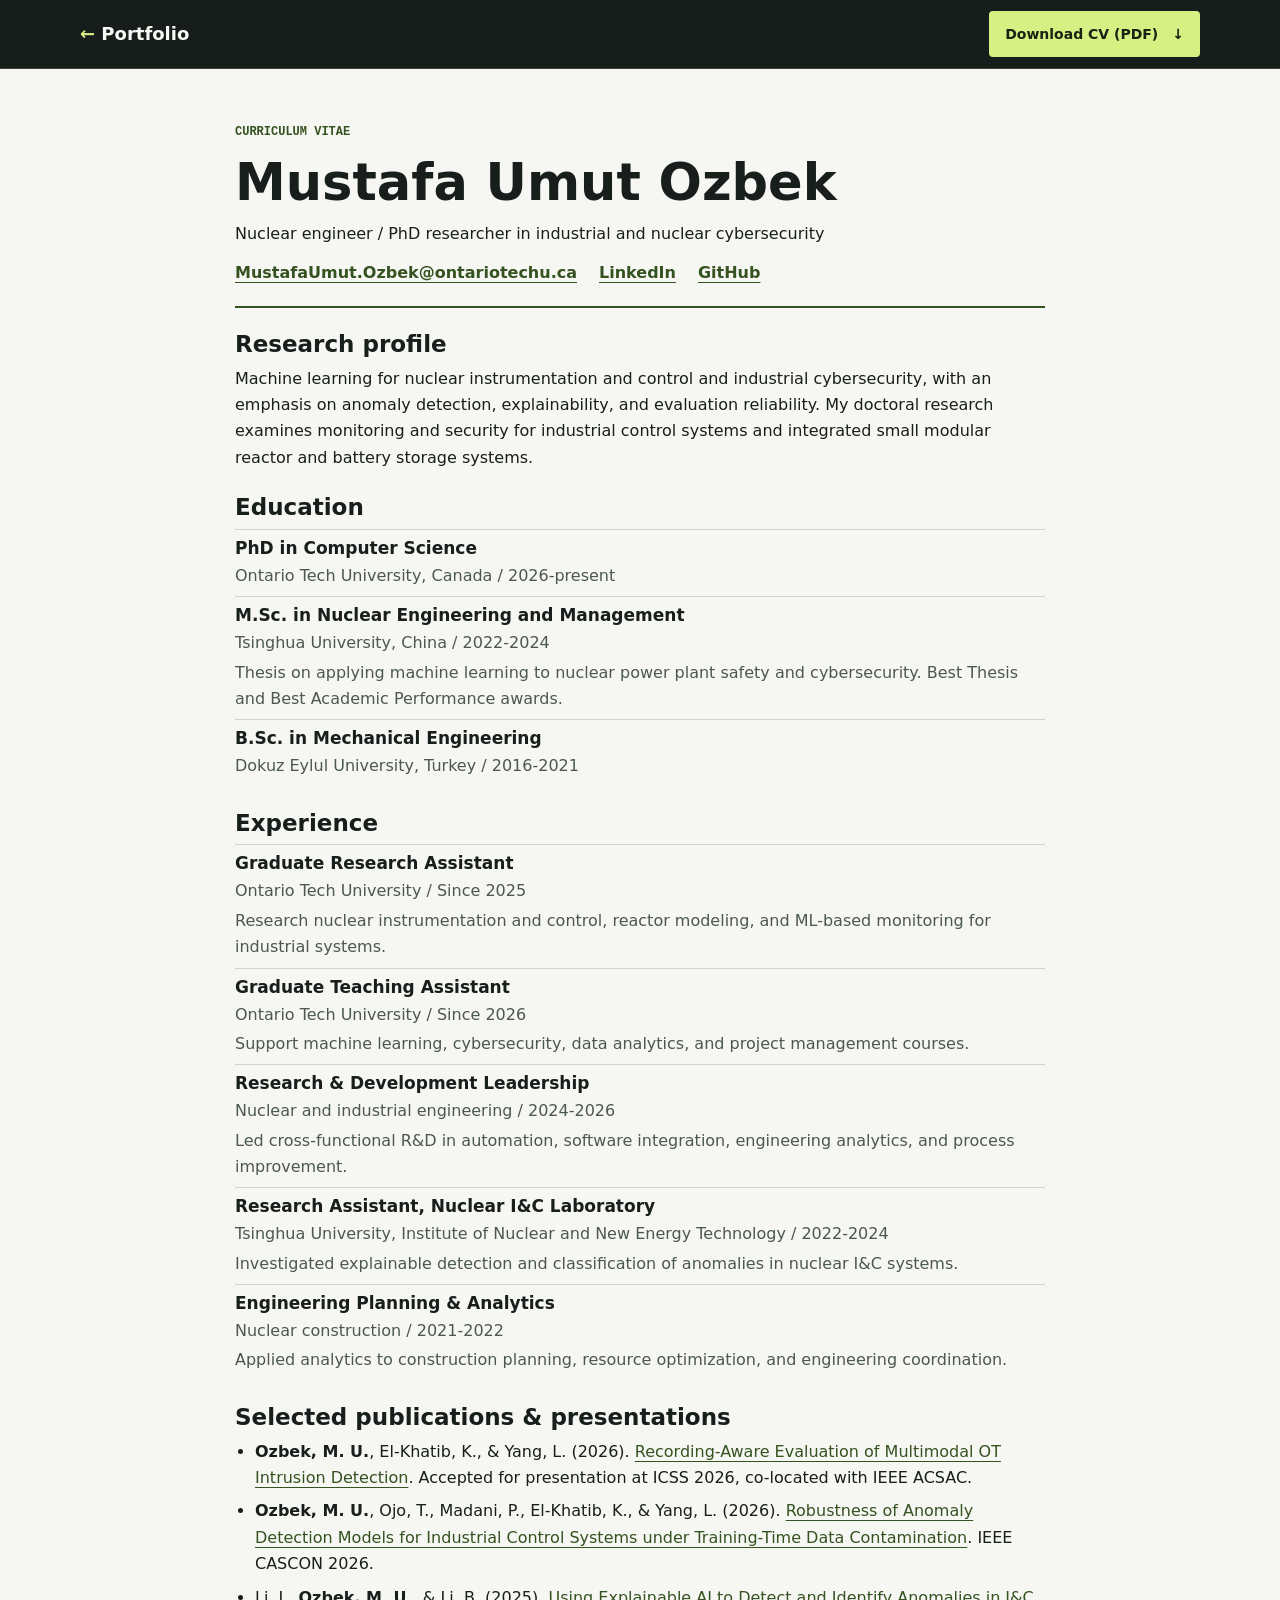
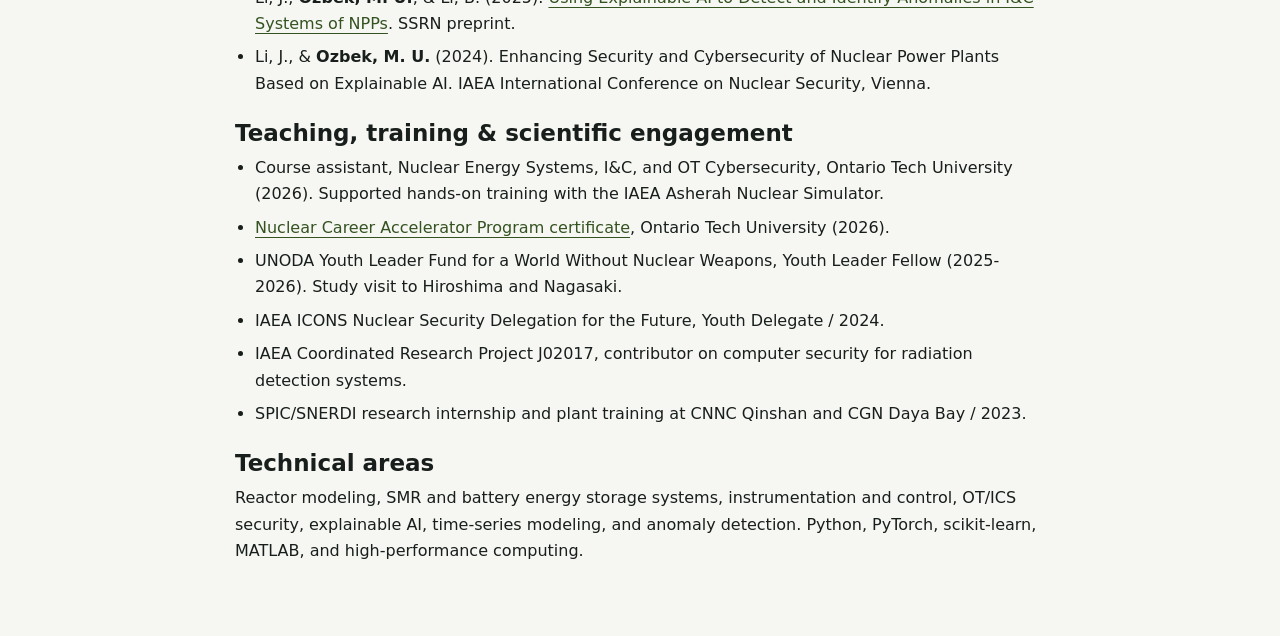
==== cv.html @ 4e6ce959 "Refresh portfolio and add scroll-driven research chapters" ====
<!doctype html>
<html lang="en">
<head>
  <meta charset="utf-8">
  <meta name="viewport" content="width=device-width, initial-scale=1">
  <title>Curriculum Vitae | Mustafa Umut Ozbek</title>
  <meta name="description" content="Public CV of Mustafa Umut Ozbek, nuclear engineer and PhD researcher at Ontario Tech University.">
  <link rel="canonical" href="https://mumutozbek.github.io/cv.html">
  <link rel="icon" href="./assets/portrait.jpg?v=2" type="image/jpeg">
  <link rel="stylesheet" href="./styles.css">
  <link rel="stylesheet" href="./cv.css">
</head>
<body>
  <a class="skip-link" href="#main">Skip to content</a>
  <header class="site-header cv-header">
    <div class="wrap header-inner">
      <a class="wordmark" href="./index.html"><span aria-hidden="true">&#8592;</span> Portfolio</a>
      <a class="button button-primary" href="./assets/mustafa-umut-ozbek-cv.pdf" download>Download CV (PDF) <span aria-hidden="true">&#8595;</span></a>
    </div>
  </header>
  <main id="main" class="wrap cv">
    <header class="cv-title">
      <p class="eyebrow">Curriculum vitae</p>
      <h1>Mustafa Umut Ozbek</h1>
      <p>Nuclear engineer / PhD researcher in industrial and nuclear cybersecurity</p>
      <p class="text-links"><a href="mailto:MustafaUmut.Ozbek@ontariotechu.ca">MustafaUmut.Ozbek@ontariotechu.ca</a><a href="https://www.linkedin.com/in/mustafaumutozbek/">LinkedIn</a><a href="https://github.com/mumutozbek">GitHub</a></p>
    </header>
    <section aria-labelledby="cv-profile">
      <h2 id="cv-profile">Research profile</h2>
      <p>Machine learning for nuclear instrumentation and control and industrial cybersecurity, with an emphasis on anomaly detection, explainability, and evaluation reliability. My doctoral research examines monitoring and security for industrial control systems and integrated small modular reactor and battery storage systems.</p>
    </section>
    <section aria-labelledby="cv-education">
      <h2 id="cv-education">Education</h2>
      <dl class="timeline">
        <div><dt>PhD in Computer Science</dt><dd>Ontario Tech University, Canada / 2026-present</dd></div>
        <div><dt>M.Sc. in Nuclear Engineering and Management</dt><dd>Tsinghua University, China / 2022-2024</dd><dd>Thesis on applying machine learning to nuclear power plant safety and cybersecurity. Best Thesis and Best Academic Performance awards.</dd></div>
        <div><dt>B.Sc. in Mechanical Engineering</dt><dd>Dokuz Eylul University, Turkey / 2016-2021</dd></div>
      </dl>
    </section>
    <section aria-labelledby="cv-experience">
      <h2 id="cv-experience">Experience</h2>
      <dl class="timeline">
        <div><dt>Graduate Research Assistant</dt><dd>Ontario Tech University / Since 2025</dd><dd>Research nuclear instrumentation and control, reactor modeling, and ML-based monitoring for industrial systems.</dd></div>
        <div><dt>Graduate Teaching Assistant</dt><dd>Ontario Tech University / Since 2026</dd><dd>Support machine learning, cybersecurity, data analytics, and project management courses.</dd></div>
        <div><dt>Research &amp; Development Leadership</dt><dd>Nuclear and industrial engineering / 2024-2026</dd><dd>Led cross-functional R&amp;D in automation, software integration, engineering analytics, and process improvement.</dd></div>
        <div><dt>Research Assistant, Nuclear I&amp;C Laboratory</dt><dd>Tsinghua University, Institute of Nuclear and New Energy Technology / 2022-2024</dd><dd>Investigated explainable detection and classification of anomalies in nuclear I&amp;C systems.</dd></div>
        <div><dt>Engineering Planning &amp; Analytics</dt><dd>Nuclear construction / 2021-2022</dd><dd>Applied analytics to construction planning, resource optimization, and engineering coordination.</dd></div>
      </dl>
    </section>
    <section aria-labelledby="cv-research">
      <h2 id="cv-research">Selected publications &amp; presentations</h2>
      <ul class="cv-list">
        <li><strong>Ozbek, M. U.</strong>, El-Khatib, K., &amp; Yang, L. (2026). <a href="https://arxiv.org/abs/2610.24128">Recording-Aware Evaluation of Multimodal OT Intrusion Detection</a>. Accepted for presentation at ICSS 2026, co-located with IEEE ACSAC.</li>
        <li><strong>Ozbek, M. U.</strong>, Ojo, T., Madani, P., El-Khatib, K., &amp; Yang, L. (2026). <a href="https://arxiv.org/abs/2608.23547">Robustness of Anomaly Detection Models for Industrial Control Systems under Training-Time Data Contamination</a>. IEEE CASCON 2026.</li>
        <li>Li, J., <strong>Ozbek, M. U.</strong>, &amp; Li, B. (2025). <a href="https://doi.org/10.2139/ssrn.5333003">Using Explainable AI to Detect and Identify Anomalies in I&amp;C Systems of NPPs</a>. SSRN preprint.</li>
        <li>Li, J., &amp; <strong>Ozbek, M. U.</strong> (2024). Enhancing Security and Cybersecurity of Nuclear Power Plants Based on Explainable AI. IAEA International Conference on Nuclear Security, Vienna.</li>
      </ul>
    </section>
    <section aria-labelledby="cv-training">
      <h2 id="cv-training">Teaching, training &amp; scientific engagement</h2>
      <ul class="cv-list">
        <li>Course assistant, Nuclear Energy Systems, I&amp;C, and OT Cybersecurity, Ontario Tech University (2026). Supported hands-on training with the IAEA Asherah Nuclear Simulator.</li>
        <li><a href="https://ontariotechu.ca/programs/continuous-learning/engineering/nuclear-career-accelerator-program/index.php">Nuclear Career Accelerator Program certificate</a>, Ontario Tech University (2026).</li>
        <li>UNODA Youth Leader Fund for a World Without Nuclear Weapons, Youth Leader Fellow (2025-2026). Study visit to Hiroshima and Nagasaki.</li>
        <li>IAEA ICONS Nuclear Security Delegation for the Future, Youth Delegate / 2024.</li>
        <li>IAEA Coordinated Research Project J02017, contributor on computer security for radiation detection systems.</li>
        <li>SPIC/SNERDI research internship and plant training at CNNC Qinshan and CGN Daya Bay / 2023.</li>
      </ul>
    </section>
    <section aria-labelledby="cv-skills">
      <h2 id="cv-skills">Technical areas</h2>
      <p>Reactor modeling, SMR and battery energy storage systems, instrumentation and control, OT/ICS security, explainable AI, time-series modeling, and anomaly detection. Python, PyTorch, scikit-learn, MATLAB, and high-performance computing.</p>
    </section>
  </main>
</body>
</html>
---- styles.css ----
:root {
  color-scheme: light;
  --ink: #181e1b;
  --muted: #4c5751;
  --paper: #f6f7f3;
  --wash: #eaeee7;
  --line: #ced5ca;
  --dark: #171d1a;
  --accent: #d7ef83;
  --link: #355221;
  --sans: "Avenir Next", Avenir, system-ui, sans-serif;
  --mono: "SFMono-Regular", Consolas, "Liberation Mono", monospace;
  --edge: 40px;
}

*, *::before, *::after { box-sizing: border-box; }
html { scroll-padding-top: 86px; }
body { margin: 0; font: 16px/1.65 var(--sans); color: var(--ink); background: var(--paper); }
img { display: block; max-width: 100%; height: auto; }
a { color: inherit; text-underline-offset: .22em; }
a:hover { text-decoration-thickness: 2px; }
a:focus-visible { outline: 2px solid currentColor; outline-offset: 4px; }
p, figure, dd { margin: 0; }
h1, h2, h3 { margin: 0; line-height: 1.12; text-wrap: balance; }
h1 { font-size: 88px; font-weight: 750; }
h2 { font-size: 47px; font-weight: 720; max-width: 19ch; }
h3 { font-size: 22px; font-weight: 700; }
.wrap { width: min(100% - 2 * var(--edge), 1120px); margin-inline: auto; }
.section { padding-block: 82px; }
.section h2 { margin-bottom: 35px; }
.section p:not(.eyebrow) { color: var(--muted); }
.eyebrow { margin-bottom: 13px; font: 650 12px/1.5 var(--mono); text-transform: uppercase; color: var(--link); }
.text-links { display: flex; flex-wrap: wrap; gap: 8px 22px; margin-top: 12px; }
.text-links a, .project-notes a { font-weight: 700; color: var(--link); }
.skip-link { position: absolute; z-index: 8; left: 16px; top: 8px; padding: 8px 14px; color: var(--ink); background: var(--accent); transform: translateY(-150%); }
.skip-link:focus { transform: none; }

.site-header { position: sticky; z-index: 5; top: 0; color: #f8faf5; background: var(--dark); border-bottom: 1px solid #37433b; }
.header-inner { display: flex; align-items: center; justify-content: space-between; min-height: 68px; gap: 22px; }
.wordmark { font-size: 18px; font-weight: 750; text-decoration: none; white-space: nowrap; }
.wordmark span { color: var(--accent); }
.site-nav { display: flex; align-items: center; gap: 26px; }
.site-nav a { padding-block: 9px; font-size: 14px; font-weight: 650; text-decoration: none; }
.site-nav a:hover { color: var(--accent); }
.site-nav .nav-cv { border-inline-start: 1px solid #68776a; padding-inline-start: 25px; }

.hero { position: relative; isolation: isolate; color: #f8faf5; background: #242e28; overflow: clip; }
.hero-image, .hero::after { position: absolute; inset: 0; width: 100%; height: 100%; }
.hero-image { object-fit: cover; object-position: center 56%; z-index: -2; }
.hero::after { content: ""; z-index: -1; background: linear-gradient(90deg, #131c18ed 0%, #131c18c9 34%, #131c1855 64%, #131c1810 100%), linear-gradient(0deg, #1018138c, transparent 28%); }
.hero-inner { position: relative; min-height: min(640px, 78svh); display: grid; align-content: center; padding-block: 64px 82px; }
.hero-copy { max-width: 610px; }
.hero-eyebrow { color: var(--accent); margin-bottom: 18px; }
.hero-eyebrow span { padding-inline: 4px; }
.hero h1 { line-height: 1; }
.hero-description { margin-top: 22px; max-width: 49ch; font-size: 19px; line-height: 1.55; color: #f0f3ed; }
.hero-caption { position: absolute; right: 0; bottom: 15px; color: #f1f5ee; font: 12px/1.45 var(--mono); text-shadow: 0 1px 4px #111a15; }
.actions { display: flex; flex-wrap: wrap; align-items: center; gap: 12px; margin-top: 26px; }
.button { display: inline-flex; align-items: center; gap: 14px; min-height: 46px; padding: 9px 15px; border: 1px solid transparent; border-radius: 4px; font: 700 14px/1.35 var(--sans); white-space: nowrap; text-decoration: none; cursor: pointer; }
.button-primary { background: var(--accent); color: #182413; }
.button-primary:hover { background: #e5f5ae; }
.button-primary:focus-visible { outline-color: #fff; }
.button-outline { border-color: #d4dfd2; background: #18201bd0; color: white; }
.button-outline:hover { background: #354637; }
.update-band { background: var(--accent); color: #192312; }
.update-inner { display: flex; align-items: baseline; gap: 9px 24px; padding-block: 14px; }
.update-inner .eyebrow { margin: 0; white-space: nowrap; color: #283820; }
.update-inner a { font-size: 15px; font-weight: 700; }

.about { display: grid; grid-template-columns: minmax(0, 1fr) minmax(220px, 312px); align-items: center; column-gap: 72px; }
.about h2 { margin-bottom: 22px; }
.about p:not(.eyebrow) { max-width: 65ch; }
.about p + p { margin-top: 14px; }
.portrait { width: 100%; }
.portrait img { width: 100%; aspect-ratio: 1; object-fit: cover; border-radius: 4px; }
figcaption { margin-top: 8px; font: 12px/1.55 var(--mono); color: var(--muted); }
.experience { background: var(--wash); }
.experience-grid { display: grid; grid-template-columns: repeat(2, minmax(0, 1fr)); gap: 0 48px; }

.research { --story-offset: 88px; background: #111714; color: #f5f7f1; }
.research .eyebrow, .research a { color: var(--accent); }
.research p:not(.eyebrow) { color: #c7d0c5; }
.research-story { display: grid; grid-template-columns: minmax(0, .94fr) minmax(0, 1.06fr); column-gap: 44px; }
.story-stage { grid-column: 2; grid-row: 1; align-self: start; position: sticky; top: var(--story-offset); height: clamp(320px, 67svh, 560px); overflow: clip; isolation: isolate; background: #222b25; }
.story-image { position: absolute; inset: 0; }
.story-image img { width: 100%; height: 100%; object-fit: cover; }
.story-image span { position: absolute; inset: auto auto 12px 12px; padding: 5px 9px; background: #111714e8; color: #f5f7f1; font: 11px/1.45 var(--mono); }
.story-image-plant img { object-position: 72% center; }
.story-image-conference { opacity: 0; }
.story-image-conference img { object-position: center 33%; }
.research-story[data-scene="control"] .story-image-plant img { transform: scale(1.22); transform-origin: 80% 51%; }
.research-story[data-scene="evaluation"] .story-image-conference { opacity: 1; }
.story-chapters { grid-column: 1; grid-row: 1; }
.story-chapter { display: grid; align-content: center; min-height: clamp(300px, 67svh, 560px); border-top: 1px solid #39493e; padding-block: 33px; }
.story-chapter h3 { max-width: 19ch; font-size: 32px; }
.story-chapter p { max-width: 47ch; margin-top: 11px; }
.story-chapter .text-links { margin-top: 18px; }

.projects { background: var(--wash); }
.project-layout { display: grid; grid-template-columns: minmax(0, 1.35fr) minmax(0, 1fr); gap: 48px; align-items: start; }
.project-figure { max-width: 360px; }
.project-figure img { width: 100%; border-radius: 4px; }
.project-notes article + article { margin-top: 23px; padding-top: 19px; border-top: 1px solid var(--line); }
.project-notes .eyebrow { margin-bottom: 6px; }
.project-notes p:not(.eyebrow) { margin: 7px 0; }

.publication-list { margin: 0; padding: 0; list-style: none; }
.publication-list li { display: grid; grid-template-columns: 170px minmax(0, 1fr); gap: 24px; padding-block: 22px; border-top: 1px solid var(--line); }
.publication-list .eyebrow { margin: 2px 0 0; }
.publication-list .eyebrow span { display: block; margin-top: 4px; color: var(--muted); }
.publication-list h3 { max-width: 57ch; text-wrap: pretty; }
.publication-list h3 + p { margin-top: 8px; }
.publication-list p + p { margin-top: 4px; }
.publication-list .text-links { margin-top: 9px; }
.column-title { margin-bottom: 17px; }
.timeline { margin: 0; }
.timeline > div { border-top: 1px solid var(--line); padding-block: 13px; }
.timeline dt { font-size: 17px; font-weight: 750; line-height: 1.35; }
.timeline dd { color: var(--muted); margin-top: 3px; }
.meta { font-size: 13px; font-weight: 650; }
.engagement-grid { display: grid; grid-template-columns: repeat(2, minmax(0, 1fr)); gap: 23px 48px; }
.engagement-grid article { border-top: 1px solid var(--line); padding-top: 16px; }
.engagement-grid h3 { font-size: 19px; margin-bottom: 7px; }
.contact { background: var(--wash); }
.contact-inner { display: grid; grid-template-columns: minmax(0, 1.2fr) minmax(0, 1fr); gap: 24px 50px; align-items: center; }
.contact h2 { margin-bottom: 13px; }
.contact-links { display: grid; grid-template-columns: repeat(2, minmax(0, 1fr)); gap: 7px 20px; }
.contact-links a { display: flex; align-items: center; justify-content: space-between; gap: 4px; min-height: 42px; padding-block: 5px; border-bottom: 1px solid var(--line); color: var(--link); font-weight: 700; }
.site-footer { background: var(--dark); color: #e4ebe1; }
.footer-inner { display: flex; flex-wrap: wrap; justify-content: space-between; gap: 10px; padding-block: 20px; font-size: 13px; }

@view-transition { navigation: auto; }

@media (prefers-reduced-motion: no-preference) {
  html { scroll-behavior: smooth; }
  .story-image { transition: opacity 520ms ease; }
  .story-image img { transition: transform 700ms ease; }
  .site-header { view-transition-name: portfolio-header; }
  ::view-transition-group(root), ::view-transition-group(portfolio-header) { animation-duration: 240ms; }
}

@media (prefers-reduced-motion: reduce) {
  ::view-transition-group(*), ::view-transition-old(*), ::view-transition-new(*) { animation: none; }
}

@media (max-width: 900px) {
  :root { --edge: 28px; }
  h1 { font-size: 72px; }
  h2 { font-size: 39px; }
  .section { padding-block: 60px; }
  .about { gap: 30px; }
  .project-layout { gap: 28px; }
  .research-story { column-gap: 26px; }
}

@media (max-width: 640px) {
  :root { --edge: 20px; }
  html { scroll-padding-top: 108px; }
  h1 { font-size: 50px; }
  h2 { font-size: 32px; }
  h3 { font-size: 19px; }
  .header-inner { min-height: 0; display: block; padding-top: 8px; }
  .wordmark { display: inline-block; font-size: 16px; }
  .site-nav { justify-content: space-between; gap: 8px; }
  .site-nav a { font-size: 13px; padding-block: 10px; }
  .site-nav .nav-cv { padding-inline-start: 12px; }
  .hero-inner { min-height: min(540px, 75svh); padding-block: 140px 50px; }
  .hero-image { object-position: 84% 44%; }
  .hero::after { background: linear-gradient(0deg, #131c18f0 0%, #131c18d9 33%, #131c187a 63%, #131c181a 100%); }
  .hero-eyebrow { margin-bottom: 12px; }
  .hero-description { margin-top: 15px; font-size: 16px; }
  .actions { margin-top: 18px; gap: 8px; }
  .hero-caption { bottom: 9px; font-size: 10px; }
  .update-inner { flex-wrap: wrap; gap: 3px 16px; padding-block: 12px; }
  .update-inner a { font-size: 14px; }
  .section { padding-block: 43px; }
  .section h2 { margin-bottom: 21px; }
  .about, .project-layout, .experience-grid, .engagement-grid, .contact-inner { grid-template-columns: minmax(0, 1fr); gap: 23px; }
  .research { --story-offset: 79px; }
  .research-story { display: block; }
  .story-stage { height: clamp(136px, 28svh, 235px); z-index: 1; }
  .story-image-conference img { object-position: center 58%; }
  .story-chapter { min-height: max(185px, 38svh); padding-block: 24px; }
  .story-chapter h3 { font-size: 25px; }
  .project-figure { max-width: 310px; }
  .portrait { max-width: 265px; }
  .publication-list li { grid-template-columns: minmax(0, 1fr); gap: 8px; padding-block: 17px; }
  .publication-list .eyebrow span { display: inline; margin-inline-start: 4px; }
}

@media (max-width: 360px) {
  :root { --edge: 16px; }
  h1 { font-size: 37px; }
  .site-nav { gap: 6px; }
  .site-nav a { font-size: 12px; }
  .actions .button { gap: 9px; padding-inline: 11px; }
}

@media (max-width: 640px) and (max-height: 680px) {
  .hero-inner { padding-block: 77px 40px; }
}
---- cv.css ----
.cv { max-width: 810px; padding-block: 54px 72px; }
.cv-title { padding-bottom: 20px; border-bottom: 2px solid var(--link); }
.cv-title h1 { font-size: 51px; margin-bottom: 10px; }
.cv section { margin-top: 24px; }
.cv h2 { margin-bottom: 8px; font-size: 23px; max-width: none; }
.cv .timeline > div { padding-block: 7px; }
.cv-list { padding-inline-start: 20px; margin-block: 0; }
.cv-list li + li { margin-top: 7px; }
.cv-list a { color: var(--link); }
.cv-title a { overflow-wrap: anywhere; }

@media (max-width: 640px) {
  .cv-header .header-inner { display: flex; flex-wrap: wrap; gap: 8px; padding-block: 8px; }
  .cv-header .button { gap: 8px; padding-inline: 11px; }
  .cv-title h1 { font-size: 38px; }
  .cv { padding-block: 33px 50px; }
}

@page { size: letter; margin: 12mm 16mm; }
@media print {
  .cv-header, .skip-link { display: none; }
  body { background: #fff; color: #171d1a; font-size: 10.5pt; line-height: 1.42; }
  .cv { width: 100%; max-width: none; padding: 0; }
  .cv-title { padding-bottom: 9pt; }
  .cv-title h1 { font-size: 27pt; margin-bottom: 4pt; }
  .cv-title .text-links { margin-top: 4pt; }
  .cv .eyebrow { margin-bottom: 4pt; }
  .cv section { margin-top: 14pt; }
  .cv section[aria-labelledby="cv-research"] { break-before: page; margin-top: 0; }
  .cv h2 { font-size: 13pt; margin-bottom: 4pt; break-after: avoid; }
  .cv .timeline > div { padding-block: 3pt; break-inside: avoid; }
  .cv .timeline dt { font-size: 10pt; }
  .cv .timeline dd { margin-top: 1pt; }
  .cv-list li { break-inside: avoid; }
  .cv-list li + li { margin-top: 4pt; }
}
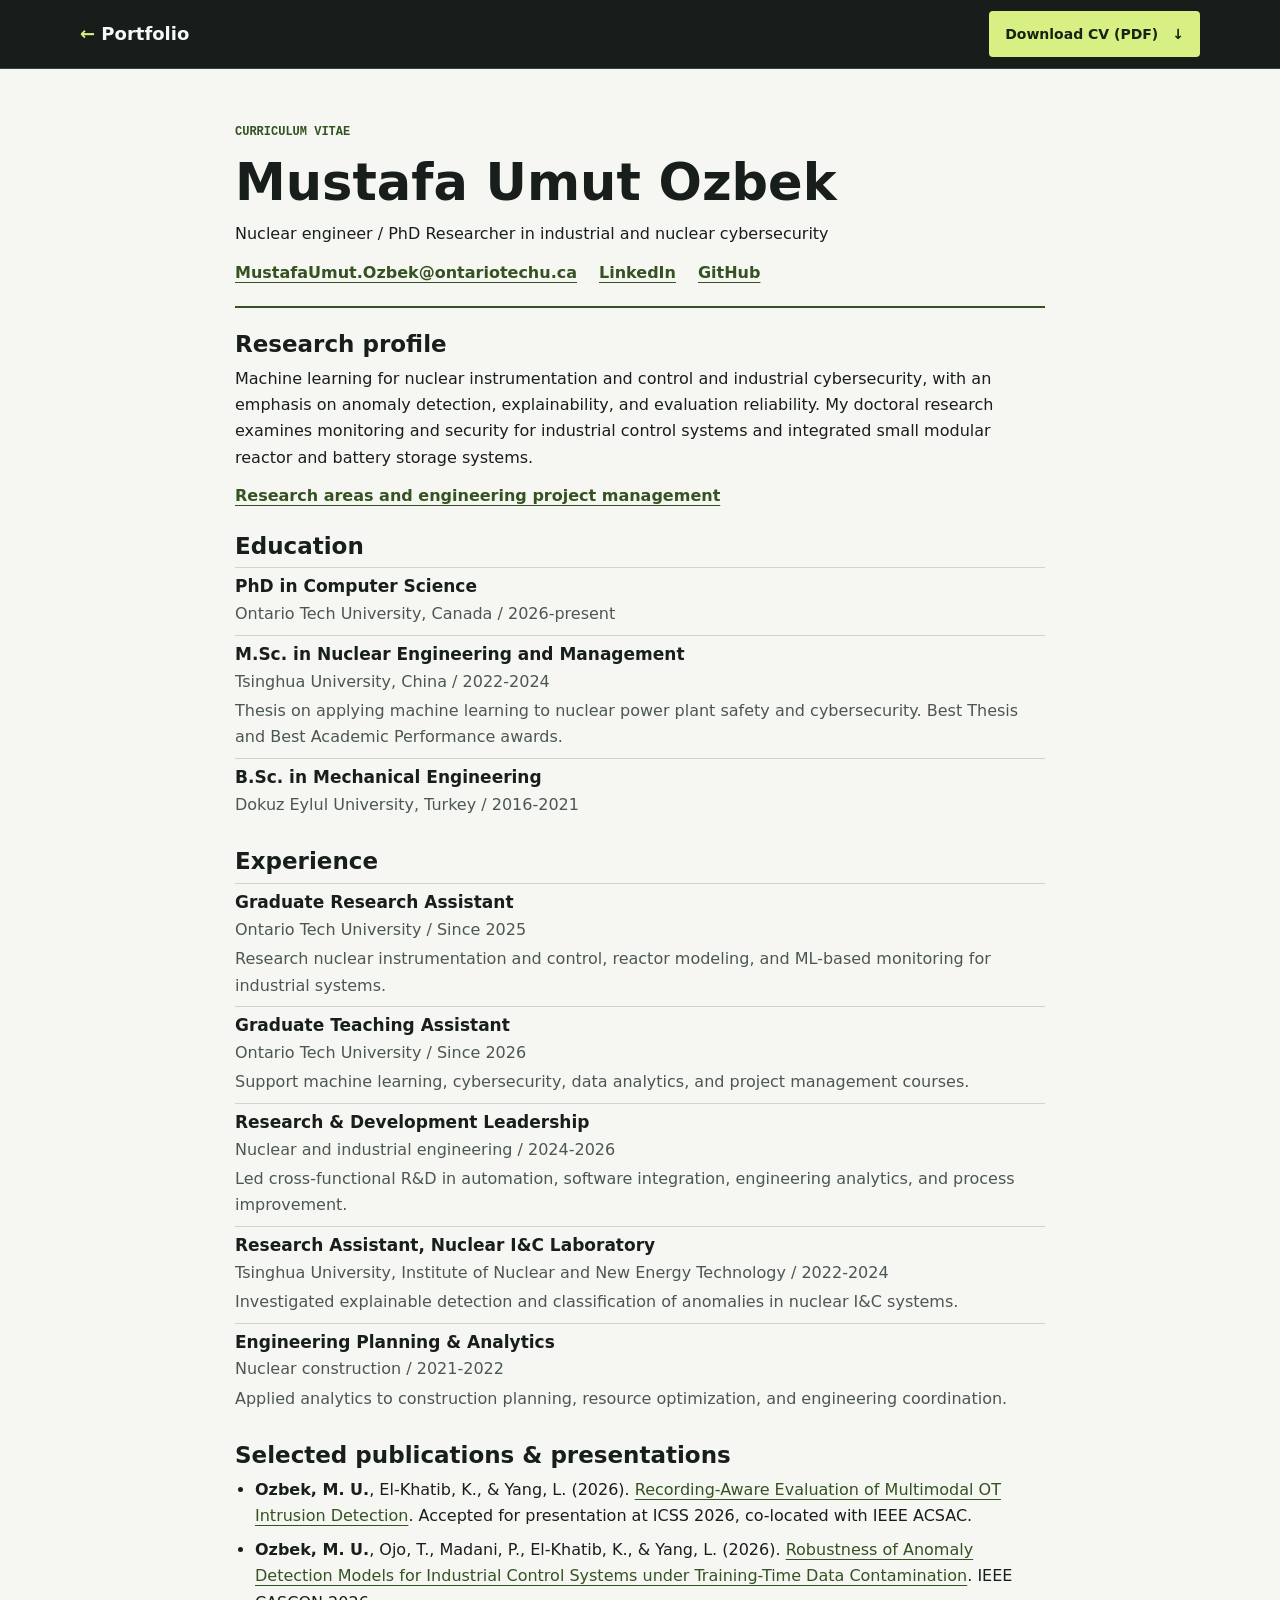
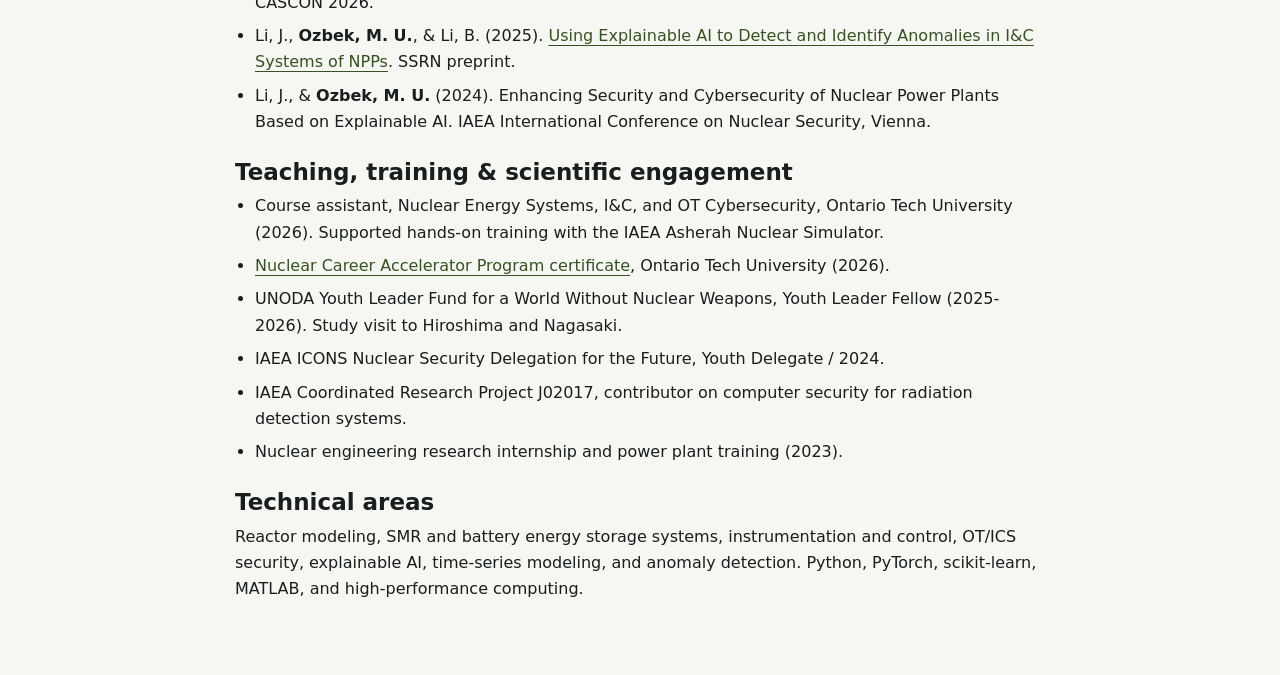
==== commit 57c41f37: "Connect portfolio chapters and strengthen research discoverability" ====
--- a/cv.html
+++ b/cv.html
@@ -4,17 +4,17 @@
   <meta charset="utf-8">
   <meta name="viewport" content="width=device-width, initial-scale=1">
   <title>Curriculum Vitae | Mustafa Umut Ozbek</title>
-  <meta name="description" content="Public CV of Mustafa Umut Ozbek, nuclear engineer and PhD researcher at Ontario Tech University.">
+  <meta name="description" content="Mustafa Umut Ozbek's CV, including nuclear engineering education, engineering project management, Ontario Tech teaching, and AI/ML and OT cybersecurity publications.">
   <link rel="canonical" href="https://mumutozbek.github.io/cv.html">
   <link rel="icon" href="./assets/portrait.jpg?v=2" type="image/jpeg">
-  <link rel="stylesheet" href="./styles.css">
+  <link rel="stylesheet" href="./styles.css?v=3">
   <link rel="stylesheet" href="./cv.css">
 </head>
 <body>
   <a class="skip-link" href="#main">Skip to content</a>
   <header class="site-header cv-header">
     <div class="wrap header-inner">
-      <a class="wordmark" href="./index.html"><span aria-hidden="true">&#8592;</span> Portfolio</a>
+      <a class="wordmark" href="./"><span aria-hidden="true">&#8592;</span> Portfolio</a>
       <a class="button button-primary" href="./assets/mustafa-umut-ozbek-cv.pdf" download>Download CV (PDF) <span aria-hidden="true">&#8595;</span></a>
     </div>
   </header>
@@ -22,12 +22,13 @@
     <header class="cv-title">
       <p class="eyebrow">Curriculum vitae</p>
       <h1>Mustafa Umut Ozbek</h1>
-      <p>Nuclear engineer / PhD researcher in industrial and nuclear cybersecurity</p>
+      <p>Nuclear engineer / PhD Researcher in industrial and nuclear cybersecurity</p>
       <p class="text-links"><a href="mailto:MustafaUmut.Ozbek@ontariotechu.ca">MustafaUmut.Ozbek@ontariotechu.ca</a><a href="https://www.linkedin.com/in/mustafaumutozbek/">LinkedIn</a><a href="https://github.com/mumutozbek">GitHub</a></p>
     </header>
     <section aria-labelledby="cv-profile">
       <h2 id="cv-profile">Research profile</h2>
       <p>Machine learning for nuclear instrumentation and control and industrial cybersecurity, with an emphasis on anomaly detection, explainability, and evaluation reliability. My doctoral research examines monitoring and security for industrial control systems and integrated small modular reactor and battery storage systems.</p>
+      <p class="text-links"><a href="./research.html">Research areas and engineering project management</a></p>
     </section>
     <section aria-labelledby="cv-education">
       <h2 id="cv-education">Education</h2>
@@ -64,7 +65,7 @@
         <li>UNODA Youth Leader Fund for a World Without Nuclear Weapons, Youth Leader Fellow (2025-2026). Study visit to Hiroshima and Nagasaki.</li>
         <li>IAEA ICONS Nuclear Security Delegation for the Future, Youth Delegate / 2024.</li>
         <li>IAEA Coordinated Research Project J02017, contributor on computer security for radiation detection systems.</li>
-        <li>SPIC/SNERDI research internship and plant training at CNNC Qinshan and CGN Daya Bay / 2023.</li>
+        <li>Nuclear engineering research internship and power plant training (2023).</li>
       </ul>
     </section>
     <section aria-labelledby="cv-skills">
--- a/styles.css
+++ b/styles.css
@@ -11,6 +11,7 @@
   --sans: "Avenir Next", Avenir, system-ui, sans-serif;
   --mono: "SFMono-Regular", Consolas, "Liberation Mono", monospace;
   --edge: 40px;
+  --header-height: 69px;
 }
 
 *, *::before, *::after { box-sizing: border-box; }
@@ -44,10 +45,15 @@
 .site-nav a:hover { color: var(--accent); }
 .site-nav .nav-cv { border-inline-start: 1px solid #68776a; padding-inline-start: 25px; }
 
-.hero { position: relative; isolation: isolate; color: #f8faf5; background: #242e28; overflow: clip; }
-.hero-image, .hero::after { position: absolute; inset: 0; width: 100%; height: 100%; }
-.hero-image { object-fit: cover; object-position: center 56%; z-index: -2; }
-.hero::after { content: ""; z-index: -1; background: linear-gradient(90deg, #131c18ed 0%, #131c18c9 34%, #131c1855 64%, #131c1810 100%), linear-gradient(0deg, #1018138c, transparent 28%); }
+.opening-story { --chapter-progress: 0; display: grid; background: #111714; }
+.opening-media, .opening-content { grid-area: 1 / 1; min-width: 0; }
+.opening-media { position: sticky; top: var(--header-height); align-self: start; height: calc(100svh - var(--header-height)); overflow: clip; pointer-events: none; }
+.hero-image { width: 100%; height: 100%; object-fit: cover; object-position: center 56%; transform-origin: 74% 56%; }
+.opening-media::before, .opening-media::after { position: absolute; inset: 0; content: ""; }
+.opening-media::before { background: linear-gradient(90deg, #131c18ed 0%, #131c18c9 34%, #131c1855 64%, #131c1810 100%), linear-gradient(0deg, #1018138c, transparent 28%); }
+.opening-media::after { background: #111714; opacity: .14; }
+.opening-content { position: relative; }
+.hero { color: #f8faf5; }
 .hero-inner { position: relative; min-height: min(640px, 78svh); display: grid; align-content: center; padding-block: 64px 82px; }
 .hero-copy { max-width: 610px; }
 .hero-eyebrow { color: var(--accent); margin-bottom: 18px; }
@@ -55,6 +61,10 @@
 .hero h1 { line-height: 1; }
 .hero-description { margin-top: 22px; max-width: 49ch; font-size: 19px; line-height: 1.55; color: #f0f3ed; }
 .hero-caption { position: absolute; right: 0; bottom: 15px; color: #f1f5ee; font: 12px/1.45 var(--mono); text-shadow: 0 1px 4px #111a15; }
+.research-lead { display: grid; align-items: start; min-height: max(430px, calc(100svh - var(--header-height) - 120px)); padding-block: 42px 57px; color: #f5f7f1; background: linear-gradient(180deg, transparent, #111714 100%); }
+.research-lead .eyebrow, .research-lead a { color: var(--accent); }
+.research-lead-inner > p:not(.eyebrow) { max-width: 51ch; margin-block: 13px 16px; color: #e1e7db; }
+.research-lead a { font-weight: 700; }
 .actions { display: flex; flex-wrap: wrap; align-items: center; gap: 12px; margin-top: 26px; }
 .button { display: inline-flex; align-items: center; gap: 14px; min-height: 46px; padding: 9px 15px; border: 1px solid transparent; border-radius: 4px; font: 700 14px/1.35 var(--sans); white-space: nowrap; text-decoration: none; cursor: pointer; }
 .button-primary { background: var(--accent); color: #182413; }
@@ -80,6 +90,7 @@
 .research { --story-offset: 88px; background: #111714; color: #f5f7f1; }
 .research .eyebrow, .research a { color: var(--accent); }
 .research p:not(.eyebrow) { color: #c7d0c5; }
+.research.section { padding-top: 16px; }
 .research-story { display: grid; grid-template-columns: minmax(0, .94fr) minmax(0, 1.06fr); column-gap: 44px; }
 .story-stage { grid-column: 2; grid-row: 1; align-self: start; position: sticky; top: var(--story-offset); height: clamp(320px, 67svh, 560px); overflow: clip; isolation: isolate; background: #222b25; }
 .story-image { position: absolute; inset: 0; }
@@ -103,6 +114,17 @@
 .project-notes article + article { margin-top: 23px; padding-top: 19px; border-top: 1px solid var(--line); }
 .project-notes .eyebrow { margin-bottom: 6px; }
 .project-notes p:not(.eyebrow) { margin: 7px 0; }
+
+.research-profile { padding-block: 54px 72px; }
+.research-profile-header { border-bottom: 2px solid var(--link); padding-bottom: 24px; }
+.research-profile h1 { font-size: 52px; max-width: 22ch; }
+.research-profile-header > p:not(.eyebrow) { max-width: 66ch; margin-top: 12px; color: var(--muted); }
+.research-profile .topic-links { margin-top: 16px; }
+.research-profile .topic-links a { color: var(--link); }
+.research-profile section { padding-block: 26px; border-bottom: 1px solid var(--line); }
+.research-profile h2 { font-size: 29px; max-width: 38ch; }
+.research-profile section p { max-width: 75ch; margin-top: 9px; }
+.site-nav [aria-current="page"] { color: var(--accent); }
 
 .publication-list { margin: 0; padding: 0; list-style: none; }
 .publication-list li { display: grid; grid-template-columns: 170px minmax(0, 1fr); gap: 24px; padding-block: 22px; border-top: 1px solid var(--line); }
@@ -129,10 +151,13 @@
 .site-footer { background: var(--dark); color: #e4ebe1; }
 .footer-inner { display: flex; flex-wrap: wrap; justify-content: space-between; gap: 10px; padding-block: 20px; font-size: 13px; }
 
-@view-transition { navigation: auto; }
-
 @media (prefers-reduced-motion: no-preference) {
+  @view-transition { navigation: auto; }
+
   html { scroll-behavior: smooth; }
+  .opening-media .hero-image { transform: scale(calc(1 + .17 * var(--chapter-progress))); }
+  .opening-media::after { opacity: calc(.14 + .57 * var(--chapter-progress)); }
+  .research-lead-inner { position: sticky; top: calc(var(--header-height) + min(16svh, 130px)); }
   .story-image { transition: opacity 520ms ease; }
   .story-image img { transition: transform 700ms ease; }
   .site-header { view-transition-name: portfolio-header; }
@@ -140,6 +165,8 @@
 }
 
 @media (prefers-reduced-motion: reduce) {
+  .opening-media { position: static; }
+  .research-lead { min-height: 0; }
   ::view-transition-group(*), ::view-transition-old(*), ::view-transition-new(*) { animation: none; }
 }
 
@@ -154,7 +181,7 @@
 }
 
 @media (max-width: 640px) {
-  :root { --edge: 20px; }
+  :root { --edge: 20px; --header-height: 77px; }
   html { scroll-padding-top: 108px; }
   h1 { font-size: 50px; }
   h2 { font-size: 32px; }
@@ -166,7 +193,12 @@
   .site-nav .nav-cv { padding-inline-start: 12px; }
   .hero-inner { min-height: min(540px, 75svh); padding-block: 140px 50px; }
   .hero-image { object-position: 84% 44%; }
-  .hero::after { background: linear-gradient(0deg, #131c18f0 0%, #131c18d9 33%, #131c187a 63%, #131c181a 100%); }
+  .opening-media::before { background: linear-gradient(0deg, #131c18f0 0%, #131c18d9 33%, #131c187a 63%, #131c181a 100%); }
+  .research-lead { min-height: max(280px, calc(67svh - 35px)); padding-block: 24px 38px; }
+  .research-lead-inner { top: calc(var(--header-height) + 28px); }
+  .research-profile { padding-block: 30px 48px; }
+  .research-profile h1 { font-size: 36px; }
+  .research-profile h2 { font-size: 24px; }
   .hero-eyebrow { margin-bottom: 12px; }
   .hero-description { margin-top: 15px; font-size: 16px; }
   .actions { margin-top: 18px; gap: 8px; }
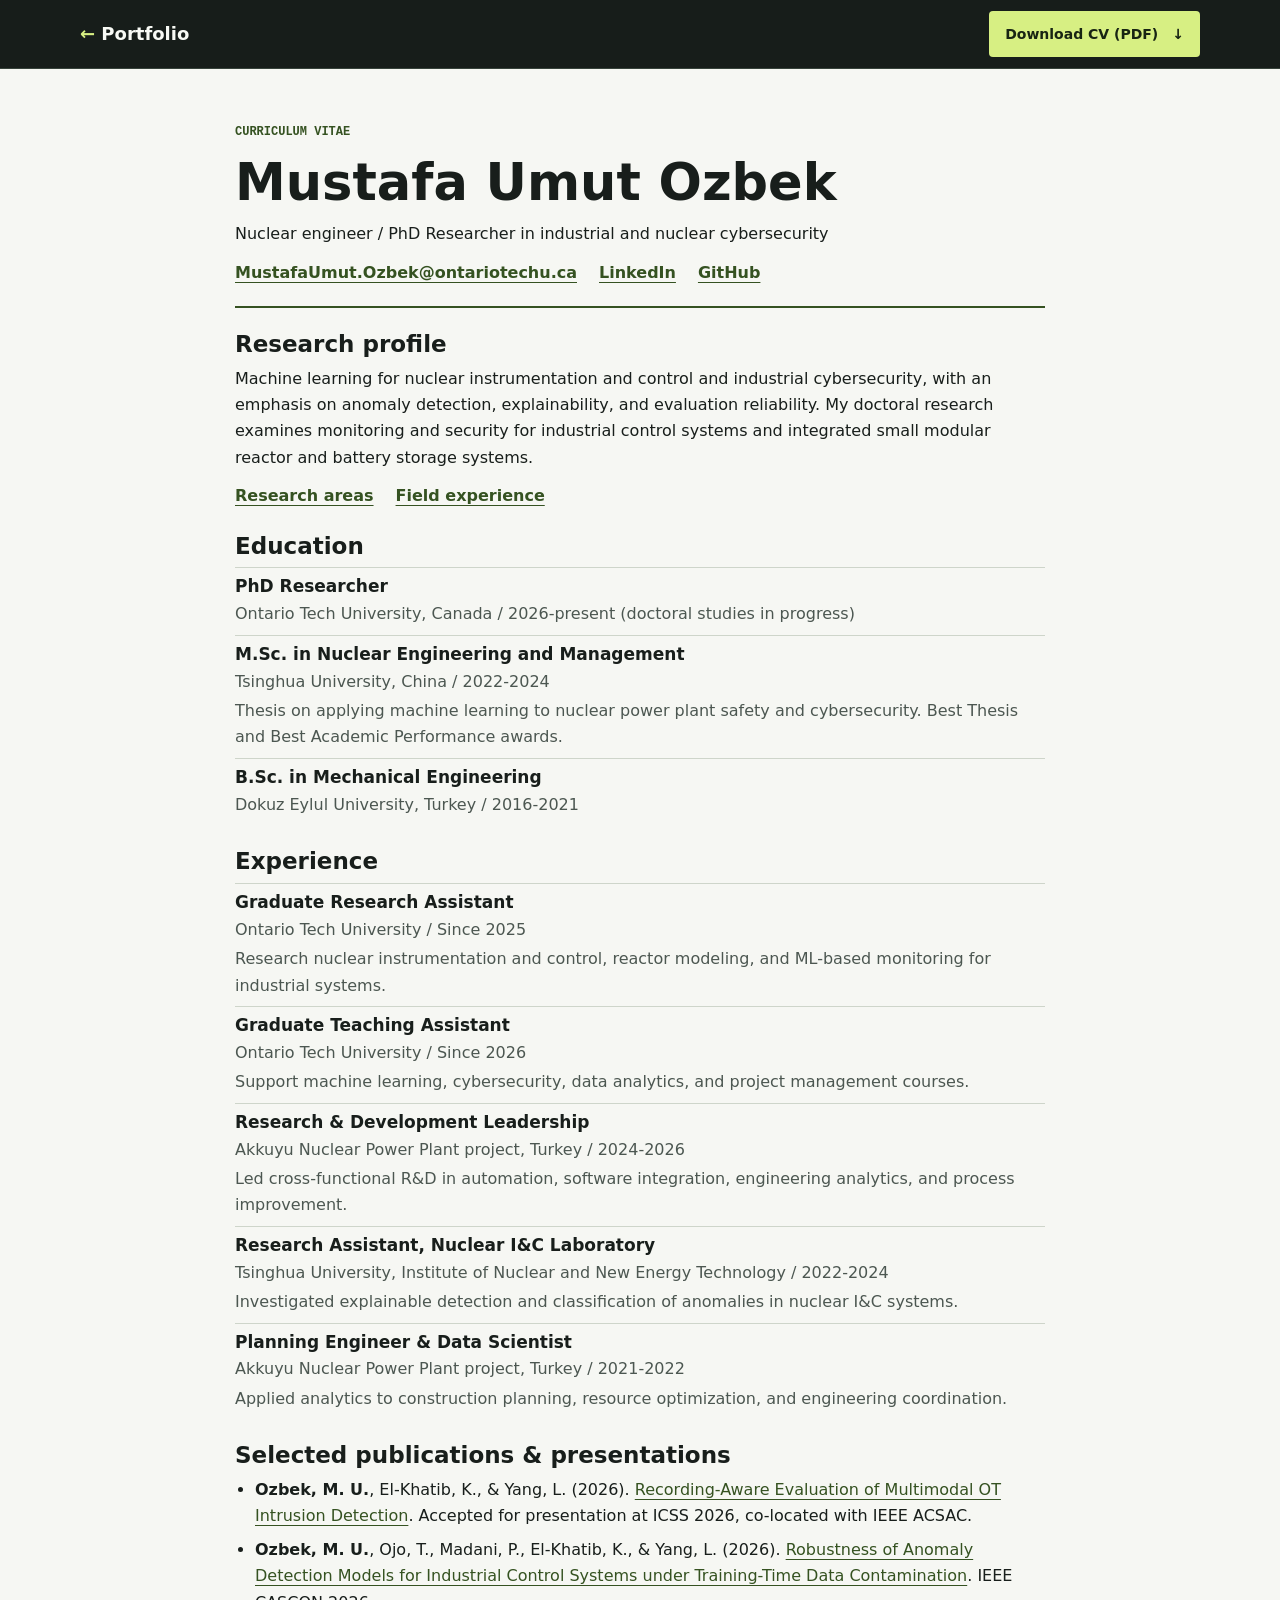
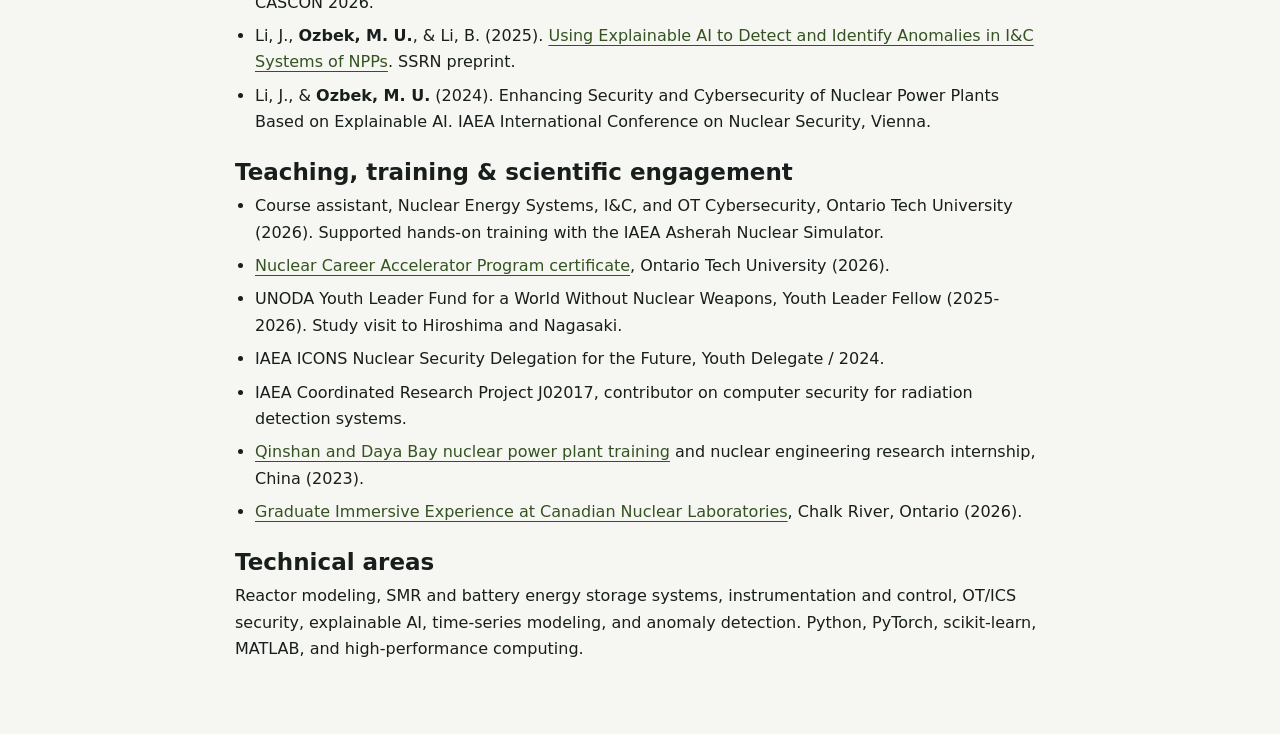
==== commit adf9d07d: "Add nuclear field experience and update reactor research imagery" ====
--- a/cv.html
+++ b/cv.html
@@ -7,7 +7,7 @@
   <meta name="description" content="Mustafa Umut Ozbek's CV, including nuclear engineering education, engineering project management, Ontario Tech teaching, and AI/ML and OT cybersecurity publications.">
   <link rel="canonical" href="https://mumutozbek.github.io/cv.html">
   <link rel="icon" href="./assets/portrait.jpg?v=2" type="image/jpeg">
-  <link rel="stylesheet" href="./styles.css?v=3">
+  <link rel="stylesheet" href="./styles.css?v=4">
   <link rel="stylesheet" href="./cv.css">
 </head>
 <body>
@@ -15,7 +15,7 @@
   <header class="site-header cv-header">
     <div class="wrap header-inner">
       <a class="wordmark" href="./"><span aria-hidden="true">&#8592;</span> Portfolio</a>
-      <a class="button button-primary" href="./assets/mustafa-umut-ozbek-cv.pdf" download>Download CV (PDF) <span aria-hidden="true">&#8595;</span></a>
+      <a class="button button-primary" href="./assets/mustafa-umut-ozbek-cv.pdf?v=4" download>Download CV (PDF) <span aria-hidden="true">&#8595;</span></a>
     </div>
   </header>
   <main id="main" class="wrap cv">
@@ -28,12 +28,12 @@
     <section aria-labelledby="cv-profile">
       <h2 id="cv-profile">Research profile</h2>
       <p>Machine learning for nuclear instrumentation and control and industrial cybersecurity, with an emphasis on anomaly detection, explainability, and evaluation reliability. My doctoral research examines monitoring and security for industrial control systems and integrated small modular reactor and battery storage systems.</p>
-      <p class="text-links"><a href="./research.html">Research areas and engineering project management</a></p>
+      <p class="text-links"><a href="./research.html">Research areas</a><a href="./experience.html">Field experience</a></p>
     </section>
     <section aria-labelledby="cv-education">
       <h2 id="cv-education">Education</h2>
       <dl class="timeline">
-        <div><dt>PhD in Computer Science</dt><dd>Ontario Tech University, Canada / 2026-present</dd></div>
+        <div><dt>PhD Researcher</dt><dd>Ontario Tech University, Canada / 2026-present (doctoral studies in progress)</dd></div>
         <div><dt>M.Sc. in Nuclear Engineering and Management</dt><dd>Tsinghua University, China / 2022-2024</dd><dd>Thesis on applying machine learning to nuclear power plant safety and cybersecurity. Best Thesis and Best Academic Performance awards.</dd></div>
         <div><dt>B.Sc. in Mechanical Engineering</dt><dd>Dokuz Eylul University, Turkey / 2016-2021</dd></div>
       </dl>
@@ -43,9 +43,9 @@
       <dl class="timeline">
         <div><dt>Graduate Research Assistant</dt><dd>Ontario Tech University / Since 2025</dd><dd>Research nuclear instrumentation and control, reactor modeling, and ML-based monitoring for industrial systems.</dd></div>
         <div><dt>Graduate Teaching Assistant</dt><dd>Ontario Tech University / Since 2026</dd><dd>Support machine learning, cybersecurity, data analytics, and project management courses.</dd></div>
-        <div><dt>Research &amp; Development Leadership</dt><dd>Nuclear and industrial engineering / 2024-2026</dd><dd>Led cross-functional R&amp;D in automation, software integration, engineering analytics, and process improvement.</dd></div>
+        <div><dt>Research &amp; Development Leadership</dt><dd>Akkuyu Nuclear Power Plant project, Turkey / 2024-2026</dd><dd>Led cross-functional R&amp;D in automation, software integration, engineering analytics, and process improvement.</dd></div>
         <div><dt>Research Assistant, Nuclear I&amp;C Laboratory</dt><dd>Tsinghua University, Institute of Nuclear and New Energy Technology / 2022-2024</dd><dd>Investigated explainable detection and classification of anomalies in nuclear I&amp;C systems.</dd></div>
-        <div><dt>Engineering Planning &amp; Analytics</dt><dd>Nuclear construction / 2021-2022</dd><dd>Applied analytics to construction planning, resource optimization, and engineering coordination.</dd></div>
+        <div><dt>Planning Engineer &amp; Data Scientist</dt><dd>Akkuyu Nuclear Power Plant project, Turkey / 2021-2022</dd><dd>Applied analytics to construction planning, resource optimization, and engineering coordination.</dd></div>
       </dl>
     </section>
     <section aria-labelledby="cv-research">
@@ -65,7 +65,8 @@
         <li>UNODA Youth Leader Fund for a World Without Nuclear Weapons, Youth Leader Fellow (2025-2026). Study visit to Hiroshima and Nagasaki.</li>
         <li>IAEA ICONS Nuclear Security Delegation for the Future, Youth Delegate / 2024.</li>
         <li>IAEA Coordinated Research Project J02017, contributor on computer security for radiation detection systems.</li>
-        <li>Nuclear engineering research internship and power plant training (2023).</li>
+        <li><a href="./experience.html#plant-training">Qinshan and Daya Bay nuclear power plant training</a> and nuclear engineering research internship, China (2023).</li>
+        <li><a href="./experience.html#chalk-river">Graduate Immersive Experience at Canadian Nuclear Laboratories</a>, Chalk River, Ontario (2026).</li>
       </ul>
     </section>
     <section aria-labelledby="cv-skills">
--- a/styles.css
+++ b/styles.css
@@ -95,17 +95,18 @@
 .story-stage { grid-column: 2; grid-row: 1; align-self: start; position: sticky; top: var(--story-offset); height: clamp(320px, 67svh, 560px); overflow: clip; isolation: isolate; background: #222b25; }
 .story-image { position: absolute; inset: 0; }
 .story-image img { width: 100%; height: 100%; object-fit: cover; }
-.story-image span { position: absolute; inset: auto auto 12px 12px; padding: 5px 9px; background: #111714e8; color: #f5f7f1; font: 11px/1.45 var(--mono); }
-.story-image-plant img { object-position: 72% center; }
+.story-image span { position: absolute; inset: auto auto 12px 12px; max-width: calc(100% - 24px); padding: 5px 9px; background: #111714e8; color: #f5f7f1; font: 11px/1.45 var(--mono); }
+.story-image-core img { object-position: center 54%; }
 .story-image-conference { opacity: 0; }
 .story-image-conference img { object-position: center 33%; }
-.research-story[data-scene="control"] .story-image-plant img { transform: scale(1.22); transform-origin: 80% 51%; }
+.research-story[data-scene="control"] .story-image-core img { transform: scale(1.12); transform-origin: center 58%; }
 .research-story[data-scene="evaluation"] .story-image-conference { opacity: 1; }
 .story-chapters { grid-column: 1; grid-row: 1; }
 .story-chapter { display: grid; align-content: center; min-height: clamp(300px, 67svh, 560px); border-top: 1px solid #39493e; padding-block: 33px; }
 .story-chapter h3 { max-width: 19ch; font-size: 32px; }
 .story-chapter p { max-width: 47ch; margin-top: 11px; }
 .story-chapter .text-links { margin-top: 18px; }
+.story-chapter .image-credit { color: #c7d0c5; font: 12px/1.65 var(--mono); align-self: center; }
 
 .projects { background: var(--wash); }
 .project-layout { display: grid; grid-template-columns: minmax(0, 1.35fr) minmax(0, 1fr); gap: 48px; align-items: start; }
@@ -124,6 +125,18 @@
 .research-profile section { padding-block: 26px; border-bottom: 1px solid var(--line); }
 .research-profile h2 { font-size: 29px; max-width: 38ch; }
 .research-profile section p { max-width: 75ch; margin-top: 9px; }
+.research-feature { display: grid; grid-template-columns: minmax(0, 1.45fr) minmax(0, 1fr); gap: 24px 48px; align-items: start; }
+.research-figure { max-width: 460px; }
+.research-figure img, .field-gallery img { width: 100%; aspect-ratio: 4 / 3; object-fit: cover; object-position: center 58%; border-radius: 4px; }
+.research-figure a { color: var(--link); }
+.field-profile h1 { max-width: none; }
+.field-gallery { display: grid; grid-template-columns: repeat(2, minmax(0, 1fr)); gap: 26px; margin-top: 20px; }
+.field-gallery h3 { margin-top: 14px; }
+.field-gallery img { aspect-ratio: 5 / 4; object-position: center 64%; }
+.field-entry { display: grid; grid-template-columns: minmax(0, .84fr) minmax(0, 1.16fr); gap: 12px 48px; }
+.field-entry .eyebrow { margin-top: 0; }
+.field-entry > div > p:first-child { margin-top: 0; }
+.field-roles > div:first-child { padding-top: 0; border-top: 0; }
 .site-nav [aria-current="page"] { color: var(--accent); }
 
 .publication-list { margin: 0; padding: 0; list-style: none; }
@@ -162,7 +175,12 @@
   .story-image img { transition: transform 700ms ease; }
   .site-header { view-transition-name: portfolio-header; }
   ::view-transition-group(root), ::view-transition-group(portfolio-header) { animation-duration: 240ms; }
-}
+  ::view-transition-image-pair(root) { background: var(--paper); }
+  ::view-transition-old(root) { animation: none; opacity: 0; }
+  ::view-transition-new(root) { animation: page-arrival 200ms ease-out both; mix-blend-mode: normal; }
+}
+
+@keyframes page-arrival { from { opacity: .6; } to { opacity: 1; } }
 
 @media (prefers-reduced-motion: reduce) {
   .opening-media { position: static; }
@@ -199,6 +217,8 @@
   .research-profile { padding-block: 30px 48px; }
   .research-profile h1 { font-size: 36px; }
   .research-profile h2 { font-size: 24px; }
+  .research-feature, .field-gallery, .field-entry { grid-template-columns: minmax(0, 1fr); }
+  .field-gallery { gap: 24px; }
   .hero-eyebrow { margin-bottom: 12px; }
   .hero-description { margin-top: 15px; font-size: 16px; }
   .actions { margin-top: 18px; gap: 8px; }
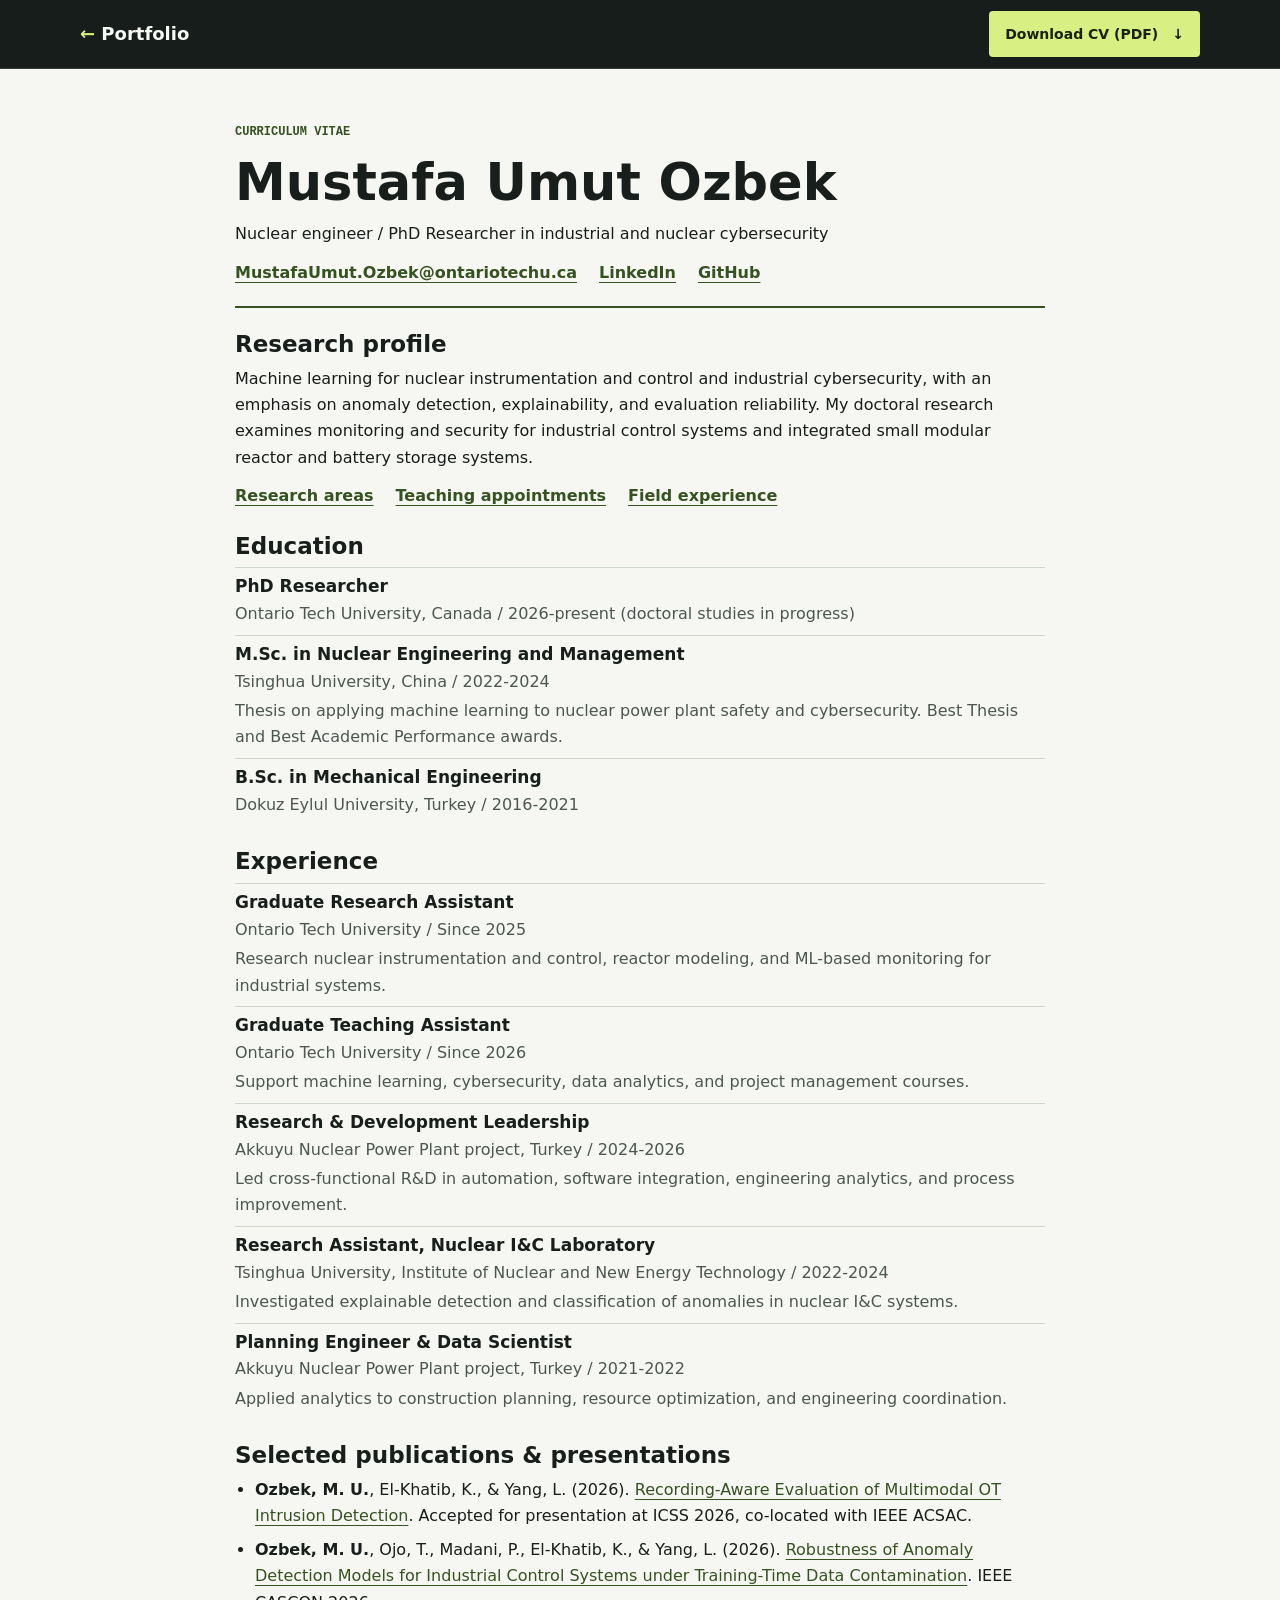
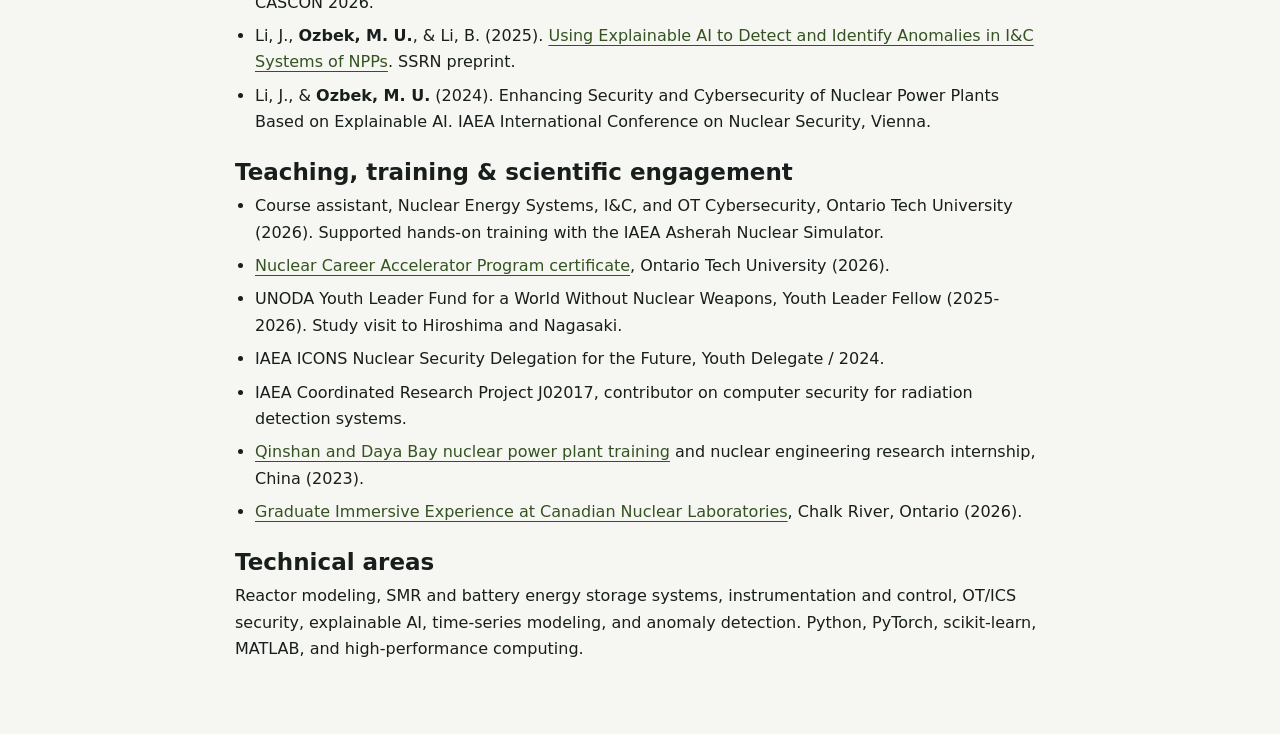
==== commit 0159da75: "Add detailed teaching portfolio and authentic academic visuals" ====
--- a/cv.html
+++ b/cv.html
@@ -7,7 +7,7 @@
   <meta name="description" content="Mustafa Umut Ozbek's CV, including nuclear engineering education, engineering project management, Ontario Tech teaching, and AI/ML and OT cybersecurity publications.">
   <link rel="canonical" href="https://mumutozbek.github.io/cv.html">
   <link rel="icon" href="./assets/portrait.jpg?v=2" type="image/jpeg">
-  <link rel="stylesheet" href="./styles.css?v=4">
+  <link rel="stylesheet" href="./styles.css?v=7">
   <link rel="stylesheet" href="./cv.css">
 </head>
 <body>
@@ -15,7 +15,7 @@
   <header class="site-header cv-header">
     <div class="wrap header-inner">
       <a class="wordmark" href="./"><span aria-hidden="true">&#8592;</span> Portfolio</a>
-      <a class="button button-primary" href="./assets/mustafa-umut-ozbek-cv.pdf?v=4" download>Download CV (PDF) <span aria-hidden="true">&#8595;</span></a>
+      <a class="button button-primary" href="./assets/mustafa-umut-ozbek-cv.pdf?v=7" download>Download CV (PDF) <span aria-hidden="true">&#8595;</span></a>
     </div>
   </header>
   <main id="main" class="wrap cv">
@@ -28,7 +28,7 @@
     <section aria-labelledby="cv-profile">
       <h2 id="cv-profile">Research profile</h2>
       <p>Machine learning for nuclear instrumentation and control and industrial cybersecurity, with an emphasis on anomaly detection, explainability, and evaluation reliability. My doctoral research examines monitoring and security for industrial control systems and integrated small modular reactor and battery storage systems.</p>
-      <p class="text-links"><a href="./research.html">Research areas</a><a href="./experience.html">Field experience</a></p>
+      <p class="text-links"><a href="./research.html">Research areas</a><a href="./teaching.html">Teaching appointments</a><a href="./experience.html">Field experience</a></p>
     </section>
     <section aria-labelledby="cv-education">
       <h2 id="cv-education">Education</h2>
--- a/styles.css
+++ b/styles.css
@@ -61,7 +61,7 @@
 .hero h1 { line-height: 1; }
 .hero-description { margin-top: 22px; max-width: 49ch; font-size: 19px; line-height: 1.55; color: #f0f3ed; }
 .hero-caption { position: absolute; right: 0; bottom: 15px; color: #f1f5ee; font: 12px/1.45 var(--mono); text-shadow: 0 1px 4px #111a15; }
-.research-lead { display: grid; align-items: start; min-height: max(430px, calc(100svh - var(--header-height) - 120px)); padding-block: 42px 57px; color: #f5f7f1; background: linear-gradient(180deg, transparent, #111714 100%); }
+.research-lead { display: grid; align-items: start; min-height: max(365px, calc(74svh - var(--header-height) - 95px)); padding-block: 42px 57px; color: #f5f7f1; background: linear-gradient(180deg, transparent, #111714 100%); }
 .research-lead .eyebrow, .research-lead a { color: var(--accent); }
 .research-lead-inner > p:not(.eyebrow) { max-width: 51ch; margin-block: 13px 16px; color: #e1e7db; }
 .research-lead a { font-weight: 700; }
@@ -87,26 +87,17 @@
 .experience { background: var(--wash); }
 .experience-grid { display: grid; grid-template-columns: repeat(2, minmax(0, 1fr)); gap: 0 48px; }
 
-.research { --story-offset: 88px; background: #111714; color: #f5f7f1; }
-.research .eyebrow, .research a { color: var(--accent); }
-.research p:not(.eyebrow) { color: #c7d0c5; }
-.research.section { padding-top: 16px; }
-.research-story { display: grid; grid-template-columns: minmax(0, .94fr) minmax(0, 1.06fr); column-gap: 44px; }
-.story-stage { grid-column: 2; grid-row: 1; align-self: start; position: sticky; top: var(--story-offset); height: clamp(320px, 67svh, 560px); overflow: clip; isolation: isolate; background: #222b25; }
-.story-image { position: absolute; inset: 0; }
-.story-image img { width: 100%; height: 100%; object-fit: cover; }
-.story-image span { position: absolute; inset: auto auto 12px 12px; max-width: calc(100% - 24px); padding: 5px 9px; background: #111714e8; color: #f5f7f1; font: 11px/1.45 var(--mono); }
-.story-image-core img { object-position: center 54%; }
-.story-image-conference { opacity: 0; }
-.story-image-conference img { object-position: center 33%; }
-.research-story[data-scene="control"] .story-image-core img { transform: scale(1.12); transform-origin: center 58%; }
-.research-story[data-scene="evaluation"] .story-image-conference { opacity: 1; }
-.story-chapters { grid-column: 1; grid-row: 1; }
-.story-chapter { display: grid; align-content: center; min-height: clamp(300px, 67svh, 560px); border-top: 1px solid #39493e; padding-block: 33px; }
-.story-chapter h3 { max-width: 19ch; font-size: 32px; }
-.story-chapter p { max-width: 47ch; margin-top: 11px; }
-.story-chapter .text-links { margin-top: 18px; }
-.story-chapter .image-credit { color: #c7d0c5; font: 12px/1.65 var(--mono); align-self: center; }
+.academic-index h2 { max-width: none; }
+.academic-links { display: grid; grid-template-columns: repeat(4, minmax(0, 1fr)); gap: 26px; }
+.academic-links a { display: grid; grid-template-rows: auto auto 1fr auto; gap: 9px; padding-bottom: 14px; border-bottom: 1px solid var(--line); text-decoration: none; }
+.academic-links h3 { display: flex; gap: 8px; justify-content: space-between; align-items: baseline; margin-top: 3px; font-size: 22px; text-wrap: pretty; }
+.academic-links h3 span { color: var(--link); font-size: 15px; }
+.academic-links a:hover h3 { color: var(--link); text-decoration: underline; }
+.academic-links p { font-size: 15px; line-height: 1.55; }
+.academic-cover, .teaching-feature img { width: 100%; aspect-ratio: 4 / 3; object-fit: cover; border-radius: 4px; }
+.academic-cover.academic-plot { object-fit: contain; background: #fff; padding-inline: 5px; }
+.academic-teaching-photo { object-position: center 68%; }
+.academic-source { color: var(--muted); font: 11px/1.5 var(--mono); }
 
 .projects { background: var(--wash); }
 .project-layout { display: grid; grid-template-columns: minmax(0, 1.35fr) minmax(0, 1fr); gap: 48px; align-items: start; }
@@ -127,16 +118,30 @@
 .research-profile section p { max-width: 75ch; margin-top: 9px; }
 .research-feature { display: grid; grid-template-columns: minmax(0, 1.45fr) minmax(0, 1fr); gap: 24px 48px; align-items: start; }
 .research-figure { max-width: 460px; }
-.research-figure img, .field-gallery img { width: 100%; aspect-ratio: 4 / 3; object-fit: cover; object-position: center 58%; border-radius: 4px; }
-.research-figure a { color: var(--link); }
+.research-figure img { width: 100%; aspect-ratio: 4 / 3; object-fit: cover; object-position: center 58%; border-radius: 4px; }
+.research-figure a, .field-portrait a { color: var(--link); }
 .field-profile h1 { max-width: none; }
-.field-gallery { display: grid; grid-template-columns: repeat(2, minmax(0, 1fr)); gap: 26px; margin-top: 20px; }
-.field-gallery h3 { margin-top: 14px; }
-.field-gallery img { aspect-ratio: 5 / 4; object-position: center 64%; }
+.field-portrait { width: 100%; max-width: 345px; }
+.field-portrait-frame { position: relative; aspect-ratio: 5 / 7; overflow: hidden; border-radius: 4px; }
+.field-portrait-frame img { position: absolute; top: -10%; left: -29%; width: 160%; max-width: none; }
 .field-entry { display: grid; grid-template-columns: minmax(0, .84fr) minmax(0, 1.16fr); gap: 12px 48px; }
-.field-entry .eyebrow { margin-top: 0; }
+.field-profile section .eyebrow { margin-top: 0; }
 .field-entry > div > p:first-child { margin-top: 0; }
 .field-roles > div:first-child { padding-top: 0; border-top: 0; }
+.field-gallery { display: grid; grid-template-columns: repeat(2, minmax(0, 1fr)); gap: 18px; margin-top: 18px; max-width: 530px; }
+.field-gallery img { width: 100%; aspect-ratio: 5 / 4; object-fit: cover; object-position: 50% 64%; border-radius: 4px; }
+.teaching-feature { align-items: center; }
+.teaching-feature h1 + p { max-width: 55ch; margin-top: 12px; color: var(--muted); }
+.teaching-feature figure { max-width: 390px; }
+.teaching-feature img { object-position: center 68%; }
+.teaching-feature figcaption a, .research-plot figcaption a { color: var(--link); }
+.teaching-appointments { margin: 18px 0 0; }
+.teaching-appointments > div { display: grid; grid-template-columns: minmax(0, .85fr) minmax(0, 1.15fr); gap: 9px 35px; border-top: 1px solid var(--line); padding-block: 15px; }
+.teaching-appointments dt { font-weight: 750; line-height: 1.45; }
+.teaching-appointments dt small { display: block; margin-top: 5px; font: 12px/1.5 var(--mono); color: var(--muted); }
+.teaching-appointments dd { color: var(--muted); }
+.research-plot { max-width: 780px; margin-block: 20px 12px; }
+.research-plot img { width: 100%; border-radius: 4px; }
 .site-nav [aria-current="page"] { color: var(--accent); }
 
 .publication-list { margin: 0; padding: 0; list-style: none; }
@@ -171,8 +176,6 @@
   .opening-media .hero-image { transform: scale(calc(1 + .17 * var(--chapter-progress))); }
   .opening-media::after { opacity: calc(.14 + .57 * var(--chapter-progress)); }
   .research-lead-inner { position: sticky; top: calc(var(--header-height) + min(16svh, 130px)); }
-  .story-image { transition: opacity 520ms ease; }
-  .story-image img { transition: transform 700ms ease; }
   .site-header { view-transition-name: portfolio-header; }
   ::view-transition-group(root), ::view-transition-group(portfolio-header) { animation-duration: 240ms; }
   ::view-transition-image-pair(root) { background: var(--paper); }
@@ -195,7 +198,7 @@
   .section { padding-block: 60px; }
   .about { gap: 30px; }
   .project-layout { gap: 28px; }
-  .research-story { column-gap: 26px; }
+  .academic-links { grid-template-columns: repeat(2, minmax(0, 1fr)); }
 }
 
 @media (max-width: 640px) {
@@ -212,13 +215,12 @@
   .hero-inner { min-height: min(540px, 75svh); padding-block: 140px 50px; }
   .hero-image { object-position: 84% 44%; }
   .opening-media::before { background: linear-gradient(0deg, #131c18f0 0%, #131c18d9 33%, #131c187a 63%, #131c181a 100%); }
-  .research-lead { min-height: max(280px, calc(67svh - 35px)); padding-block: 24px 38px; }
+  .research-lead { min-height: max(260px, calc(50svh - 35px)); padding-block: 24px 38px; }
   .research-lead-inner { top: calc(var(--header-height) + 28px); }
   .research-profile { padding-block: 30px 48px; }
   .research-profile h1 { font-size: 36px; }
   .research-profile h2 { font-size: 24px; }
-  .research-feature, .field-gallery, .field-entry { grid-template-columns: minmax(0, 1fr); }
-  .field-gallery { gap: 24px; }
+  .research-feature, .field-entry { grid-template-columns: minmax(0, 1fr); }
   .hero-eyebrow { margin-bottom: 12px; }
   .hero-description { margin-top: 15px; font-size: 16px; }
   .actions { margin-top: 18px; gap: 8px; }
@@ -228,12 +230,10 @@
   .section { padding-block: 43px; }
   .section h2 { margin-bottom: 21px; }
   .about, .project-layout, .experience-grid, .engagement-grid, .contact-inner { grid-template-columns: minmax(0, 1fr); gap: 23px; }
-  .research { --story-offset: 79px; }
-  .research-story { display: block; }
-  .story-stage { height: clamp(136px, 28svh, 235px); z-index: 1; }
-  .story-image-conference img { object-position: center 58%; }
-  .story-chapter { min-height: max(185px, 38svh); padding-block: 24px; }
-  .story-chapter h3 { font-size: 25px; }
+  .academic-links { gap: 21px 15px; }
+  .academic-links h3 { font-size: 17px; }
+  .academic-links p { font-size: 14px; }
+  .teaching-appointments > div { grid-template-columns: minmax(0, 1fr); }
   .project-figure { max-width: 310px; }
   .portrait { max-width: 265px; }
   .publication-list li { grid-template-columns: minmax(0, 1fr); gap: 8px; padding-block: 17px; }
@@ -245,6 +245,7 @@
   h1 { font-size: 37px; }
   .site-nav { gap: 6px; }
   .site-nav a { font-size: 12px; }
+  .site-nav .nav-cv { padding-inline-start: 8px; }
   .actions .button { gap: 9px; padding-inline: 11px; }
 }
 
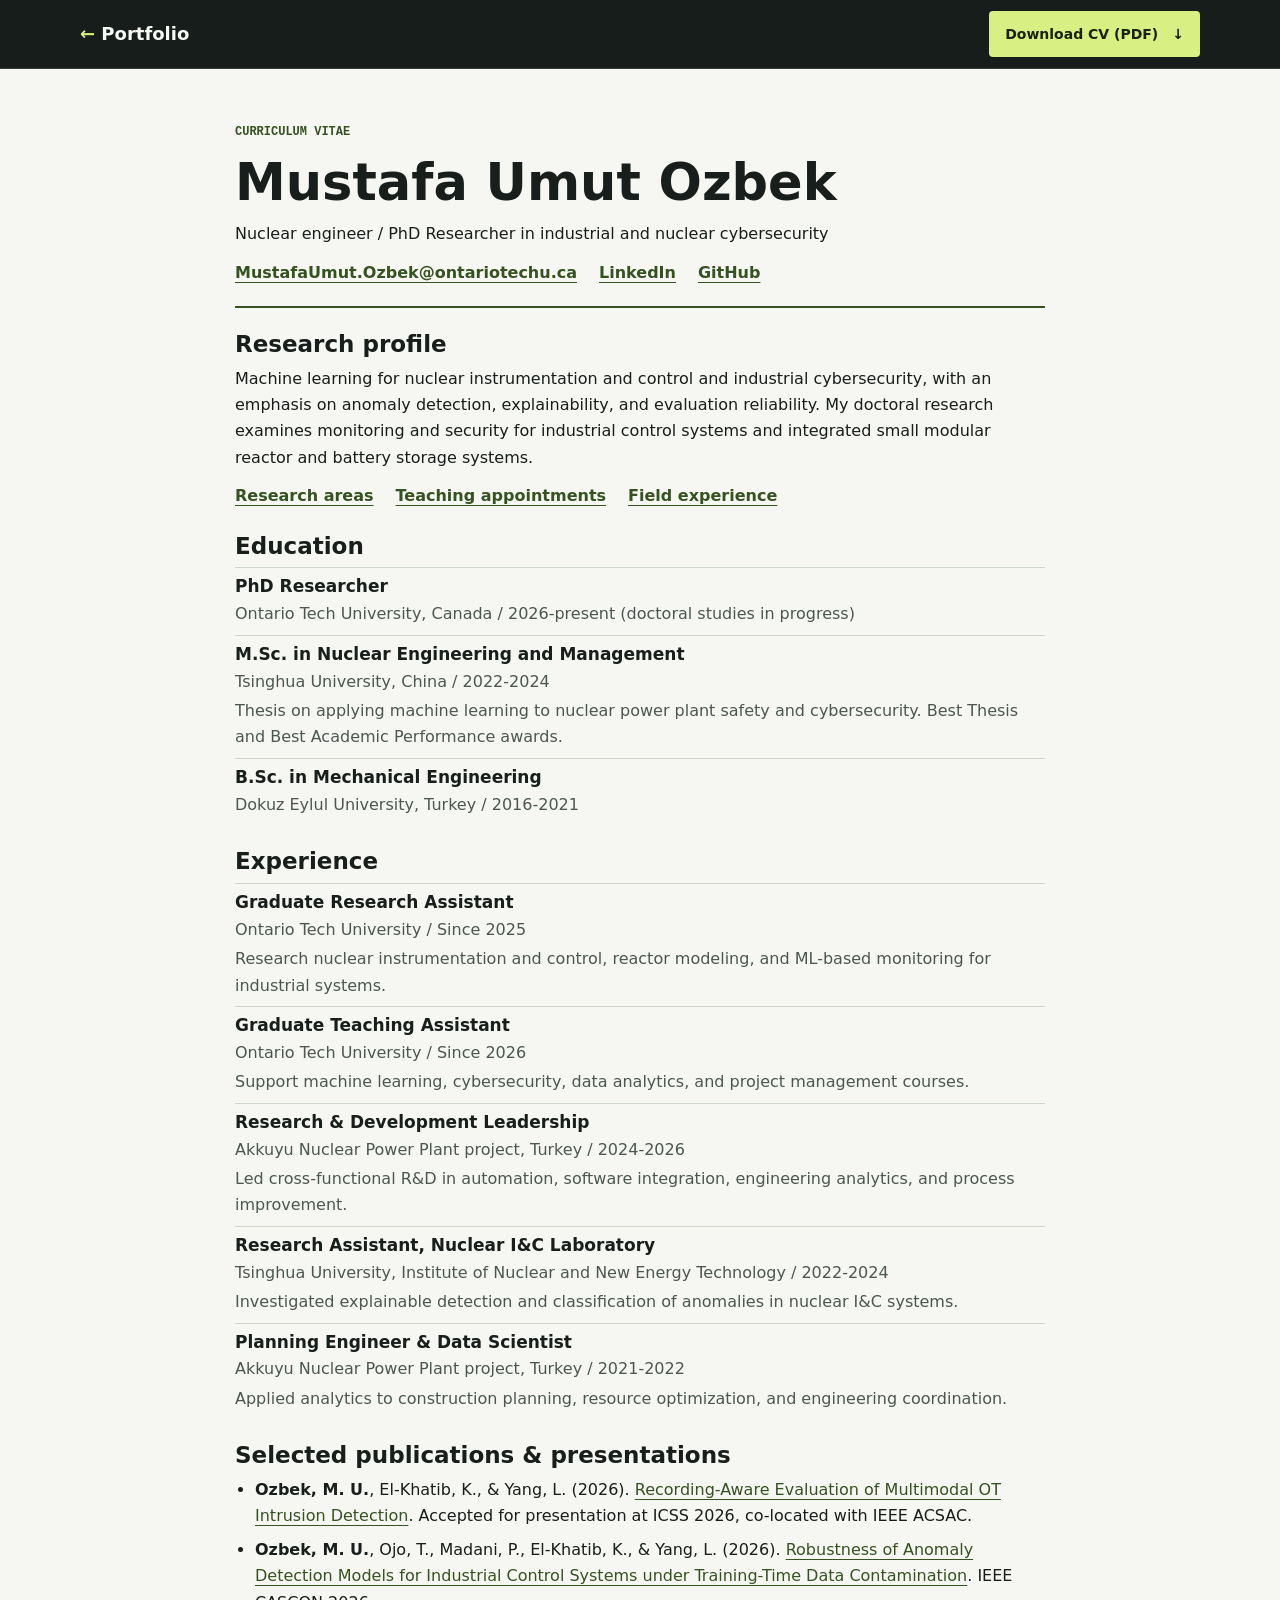
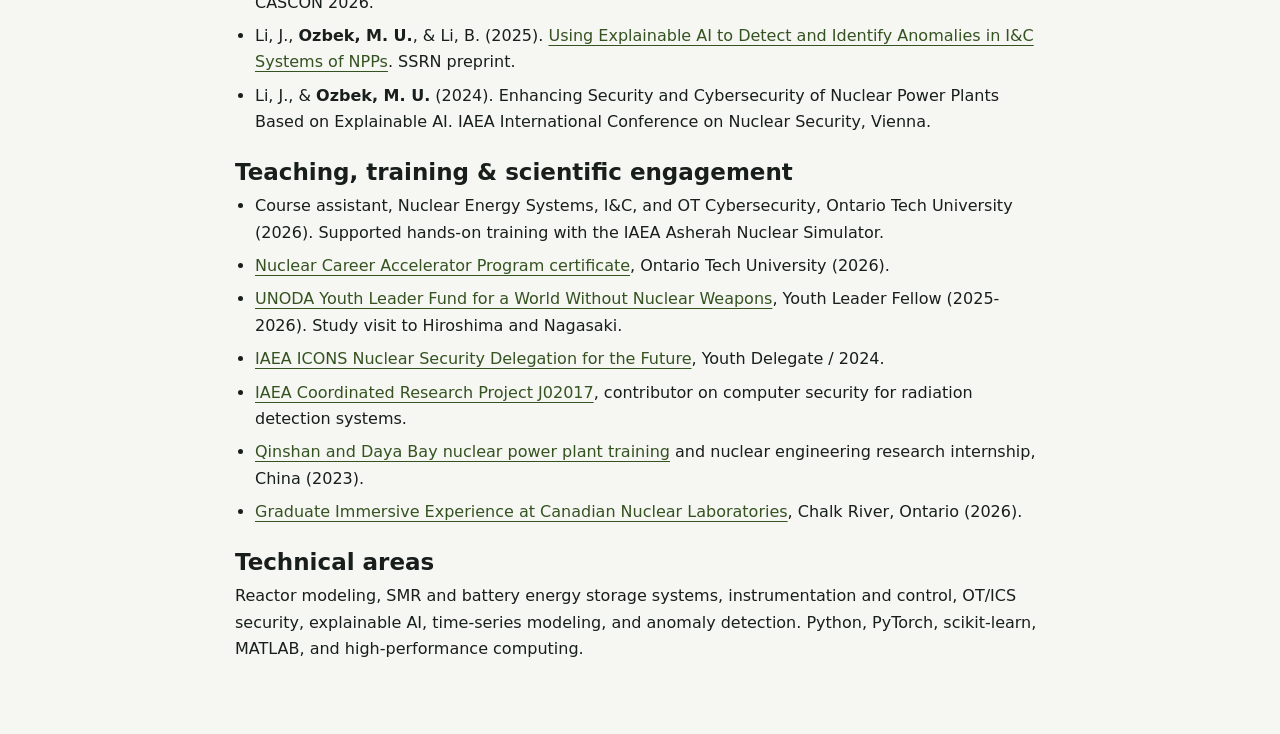
==== commit abcb88c7: "Feature UNODA and IAEA engagement and improve search discovery" ====
--- a/cv.html
+++ b/cv.html
@@ -7,15 +7,33 @@
   <meta name="description" content="Mustafa Umut Ozbek's CV, including nuclear engineering education, engineering project management, Ontario Tech teaching, and AI/ML and OT cybersecurity publications.">
   <link rel="canonical" href="https://mumutozbek.github.io/cv.html">
   <link rel="icon" href="./assets/portrait.jpg?v=2" type="image/jpeg">
-  <link rel="stylesheet" href="./styles.css?v=7">
+  <link rel="stylesheet" href="./styles.css?v=8">
   <link rel="stylesheet" href="./cv.css">
+  <meta property="og:type" content="website">
+  <meta property="og:title" content="Curriculum Vitae | Mustafa Umut Ozbek">
+  <meta property="og:description" content="Nuclear engineering, OT cybersecurity research, graduate teaching, and professional experience.">
+  <meta property="og:url" content="https://mumutozbek.github.io/cv.html">
+  <meta property="og:image" content="https://mumutozbek.github.io/assets/portrait.jpg?v=2">
+  <meta property="og:image:alt" content="Portrait of Mustafa Umut Ozbek">
+  <meta name="twitter:card" content="summary">
+  <script type="application/ld+json">
+  {
+    "@context": "https://schema.org",
+    "@type": "WebPage",
+    "name": "Curriculum Vitae",
+    "url": "https://mumutozbek.github.io/cv.html",
+    "isPartOf": { "@id": "https://mumutozbek.github.io/#website" },
+    "author": { "@id": "https://mumutozbek.github.io/#person", "@type": "Person", "name": "Mustafa Umut Ozbek" },
+    "inLanguage": "en"
+  }
+  </script>
 </head>
 <body>
   <a class="skip-link" href="#main">Skip to content</a>
   <header class="site-header cv-header">
     <div class="wrap header-inner">
       <a class="wordmark" href="./"><span aria-hidden="true">&#8592;</span> Portfolio</a>
-      <a class="button button-primary" href="./assets/mustafa-umut-ozbek-cv.pdf?v=7" download>Download CV (PDF) <span aria-hidden="true">&#8595;</span></a>
+      <a class="button button-primary" href="./assets/mustafa-umut-ozbek-cv.pdf?v=8" download>Download CV (PDF) <span aria-hidden="true">&#8595;</span></a>
     </div>
   </header>
   <main id="main" class="wrap cv">
@@ -62,9 +80,9 @@
       <ul class="cv-list">
         <li>Course assistant, Nuclear Energy Systems, I&amp;C, and OT Cybersecurity, Ontario Tech University (2026). Supported hands-on training with the IAEA Asherah Nuclear Simulator.</li>
         <li><a href="https://ontariotechu.ca/programs/continuous-learning/engineering/nuclear-career-accelerator-program/index.php">Nuclear Career Accelerator Program certificate</a>, Ontario Tech University (2026).</li>
-        <li>UNODA Youth Leader Fund for a World Without Nuclear Weapons, Youth Leader Fellow (2025-2026). Study visit to Hiroshima and Nagasaki.</li>
-        <li>IAEA ICONS Nuclear Security Delegation for the Future, Youth Delegate / 2024.</li>
-        <li>IAEA Coordinated Research Project J02017, contributor on computer security for radiation detection systems.</li>
+        <li><a href="./international-engagement.html#unoda">UNODA Youth Leader Fund for a World Without Nuclear Weapons</a>, Youth Leader Fellow (2025-2026). Study visit to Hiroshima and Nagasaki.</li>
+        <li><a href="./international-engagement.html#iaea">IAEA ICONS Nuclear Security Delegation for the Future</a>, Youth Delegate / 2024.</li>
+        <li><a href="./international-engagement.html#crp-j02017">IAEA Coordinated Research Project J02017</a>, contributor on computer security for radiation detection systems.</li>
         <li><a href="./experience.html#plant-training">Qinshan and Daya Bay nuclear power plant training</a> and nuclear engineering research internship, China (2023).</li>
         <li><a href="./experience.html#chalk-river">Graduate Immersive Experience at Canadian Nuclear Laboratories</a>, Chalk River, Ontario (2026).</li>
       </ul>
--- a/styles.css
+++ b/styles.css
@@ -98,6 +98,17 @@
 .academic-cover.academic-plot { object-fit: contain; background: #fff; padding-inline: 5px; }
 .academic-teaching-photo { object-position: center 68%; }
 .academic-source { color: var(--muted); font: 11px/1.5 var(--mono); }
+.engagement-spotlight { display: grid; grid-template-columns: minmax(0, .95fr) repeat(2, minmax(0, 1fr)); gap: 25px; align-items: start; margin-top: 45px; padding-top: 32px; border-top: 1px solid var(--line); }
+.engagement-spotlight h2 { margin-bottom: 12px; font-size: 32px; }
+.engagement-intro > p:not(.eyebrow) { max-width: 37ch; }
+.engagement-link { display: block; text-decoration: none; }
+.engagement-link img { width: 100%; aspect-ratio: 16 / 10; object-fit: cover; border-radius: 4px; }
+.engagement-link h3 { display: flex; align-items: baseline; justify-content: space-between; gap: 6px; margin-block: 10px 5px; font-size: 19px; }
+.engagement-link h3 span { color: var(--link); font-size: 14px; }
+.engagement-link:hover h3 { color: var(--link); text-decoration: underline; }
+.engagement-link p { font: 12px/1.55 var(--mono); }
+.engagement-link .unoda-photo, .research-figure .unoda-photo { object-position: center 12%; }
+.engagement-link .iaea-photo, .research-figure .iaea-photo { object-position: center 45%; }
 
 .projects { background: var(--wash); }
 .project-layout { display: grid; grid-template-columns: minmax(0, 1.35fr) minmax(0, 1fr); gap: 48px; align-items: start; }
@@ -158,9 +169,6 @@
 .timeline dt { font-size: 17px; font-weight: 750; line-height: 1.35; }
 .timeline dd { color: var(--muted); margin-top: 3px; }
 .meta { font-size: 13px; font-weight: 650; }
-.engagement-grid { display: grid; grid-template-columns: repeat(2, minmax(0, 1fr)); gap: 23px 48px; }
-.engagement-grid article { border-top: 1px solid var(--line); padding-top: 16px; }
-.engagement-grid h3 { font-size: 19px; margin-bottom: 7px; }
 .contact { background: var(--wash); }
 .contact-inner { display: grid; grid-template-columns: minmax(0, 1.2fr) minmax(0, 1fr); gap: 24px 50px; align-items: center; }
 .contact h2 { margin-bottom: 13px; }
@@ -199,6 +207,9 @@
   .about { gap: 30px; }
   .project-layout { gap: 28px; }
   .academic-links { grid-template-columns: repeat(2, minmax(0, 1fr)); }
+  .engagement-spotlight { grid-template-columns: repeat(2, minmax(0, 1fr)); }
+  .engagement-intro { grid-column: 1 / -1; }
+  .engagement-intro > p:not(.eyebrow) { max-width: 59ch; }
 }
 
 @media (max-width: 640px) {
@@ -229,10 +240,14 @@
   .update-inner a { font-size: 14px; }
   .section { padding-block: 43px; }
   .section h2 { margin-bottom: 21px; }
-  .about, .project-layout, .experience-grid, .engagement-grid, .contact-inner { grid-template-columns: minmax(0, 1fr); gap: 23px; }
+  .about, .project-layout, .experience-grid, .contact-inner { grid-template-columns: minmax(0, 1fr); gap: 23px; }
   .academic-links { gap: 21px 15px; }
   .academic-links h3 { font-size: 17px; }
   .academic-links p { font-size: 14px; }
+  .engagement-spotlight { gap: 16px; margin-top: 30px; padding-top: 23px; }
+  .engagement-spotlight h2 { margin-bottom: 9px; font-size: 25px; }
+  .engagement-link h3 { font-size: 16px; }
+  .engagement-link img { aspect-ratio: 4 / 3; }
   .teaching-appointments > div { grid-template-columns: minmax(0, 1fr); }
   .project-figure { max-width: 310px; }
   .portrait { max-width: 265px; }
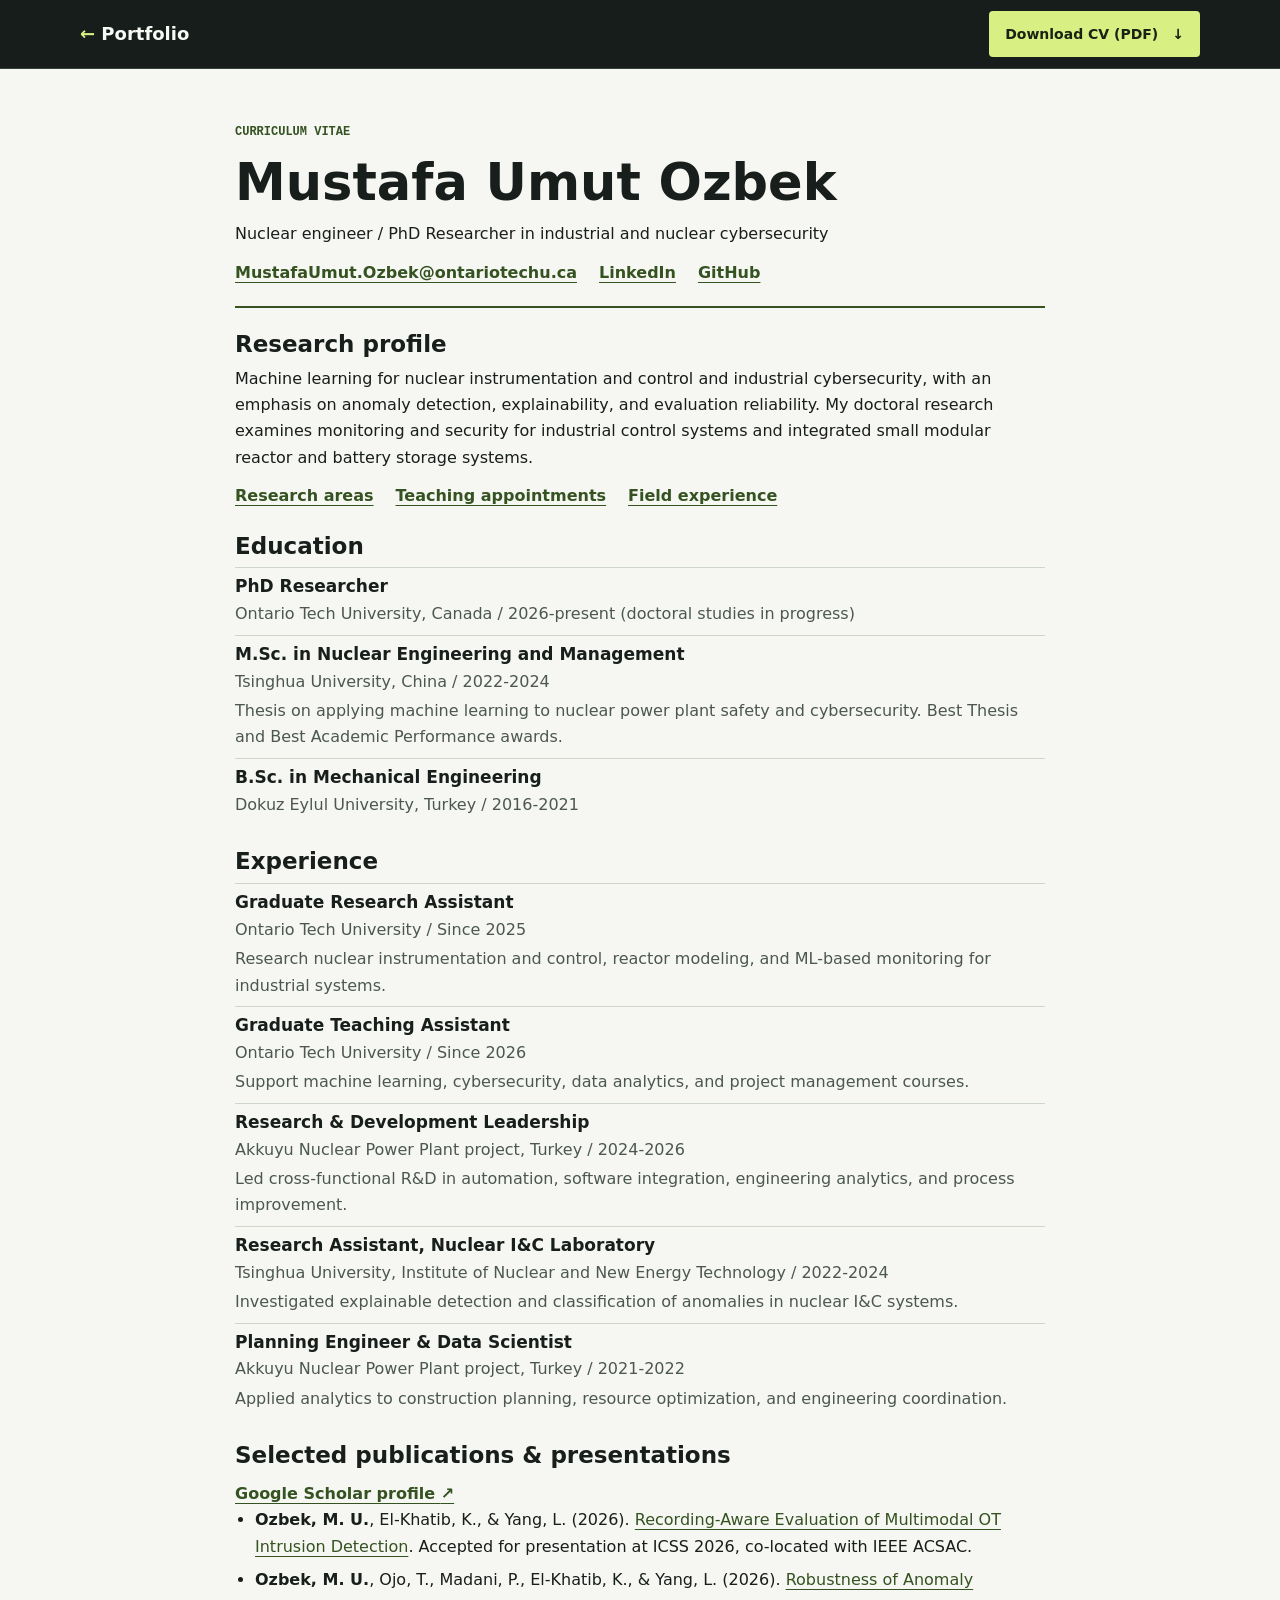
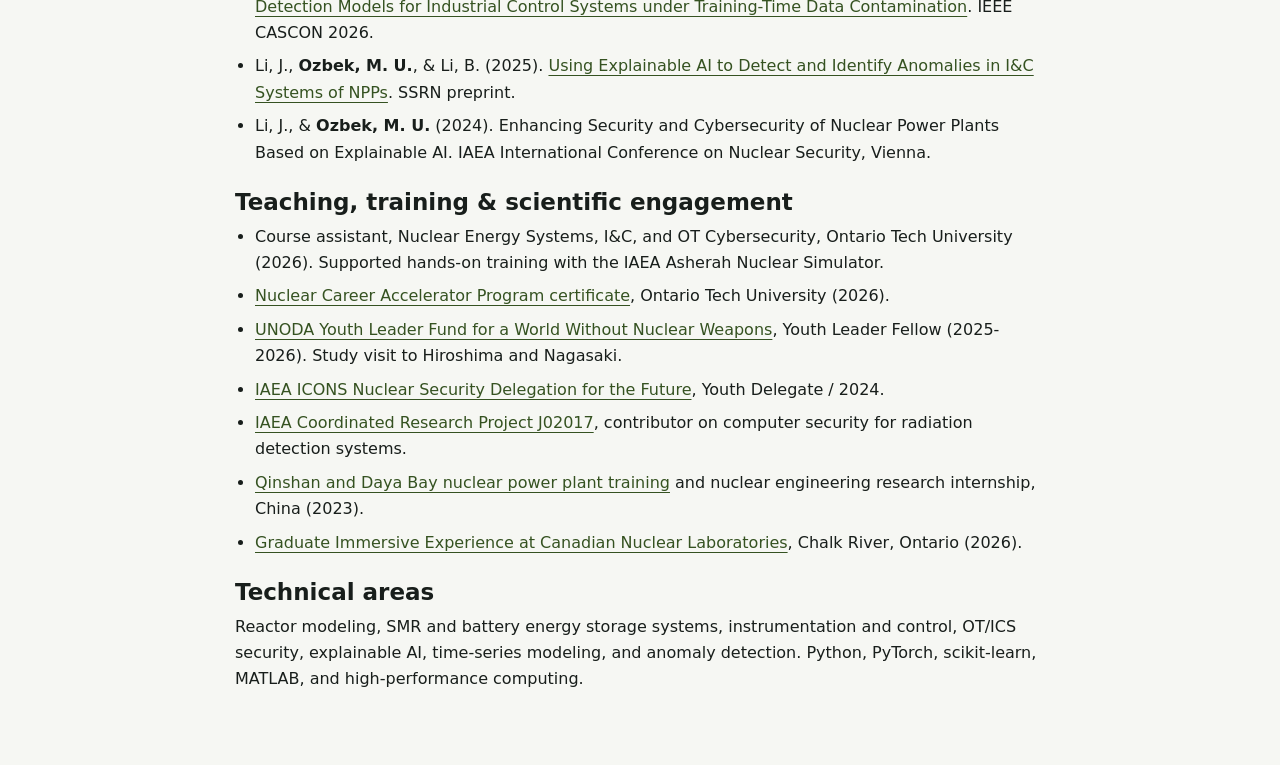
==== commit 846ff583: "Connect portfolio publications to verified Scholar profile" ====
--- a/cv.html
+++ b/cv.html
@@ -7,7 +7,7 @@
   <meta name="description" content="Mustafa Umut Ozbek's CV, including nuclear engineering education, engineering project management, Ontario Tech teaching, and AI/ML and OT cybersecurity publications.">
   <link rel="canonical" href="https://mumutozbek.github.io/cv.html">
   <link rel="icon" href="./assets/portrait.jpg?v=2" type="image/jpeg">
-  <link rel="stylesheet" href="./styles.css?v=8">
+  <link rel="stylesheet" href="./styles.css?v=9">
   <link rel="stylesheet" href="./cv.css">
   <meta property="og:type" content="website">
   <meta property="og:title" content="Curriculum Vitae | Mustafa Umut Ozbek">
@@ -68,6 +68,7 @@
     </section>
     <section aria-labelledby="cv-research">
       <h2 id="cv-research">Selected publications &amp; presentations</h2>
+      <p class="text-links"><a href="https://scholar.google.com/citations?user=WecdRrsAAAAJ">Google Scholar profile <span aria-hidden="true">&#8599;</span></a></p>
       <ul class="cv-list">
         <li><strong>Ozbek, M. U.</strong>, El-Khatib, K., &amp; Yang, L. (2026). <a href="https://arxiv.org/abs/2610.24128">Recording-Aware Evaluation of Multimodal OT Intrusion Detection</a>. Accepted for presentation at ICSS 2026, co-located with IEEE ACSAC.</li>
         <li><strong>Ozbek, M. U.</strong>, Ojo, T., Madani, P., El-Khatib, K., &amp; Yang, L. (2026). <a href="https://arxiv.org/abs/2608.23547">Robustness of Anomaly Detection Models for Industrial Control Systems under Training-Time Data Contamination</a>. IEEE CASCON 2026.</li>
--- a/styles.css
+++ b/styles.css
@@ -1,3 +1,5 @@
+@view-transition { navigation: auto; }
+
 :root {
   color-scheme: light;
   --ink: #181e1b;
@@ -60,7 +62,6 @@
 .hero-eyebrow span { padding-inline: 4px; }
 .hero h1 { line-height: 1; }
 .hero-description { margin-top: 22px; max-width: 49ch; font-size: 19px; line-height: 1.55; color: #f0f3ed; }
-.hero-caption { position: absolute; right: 0; bottom: 15px; color: #f1f5ee; font: 12px/1.45 var(--mono); text-shadow: 0 1px 4px #111a15; }
 .research-lead { display: grid; align-items: start; min-height: max(365px, calc(74svh - var(--header-height) - 95px)); padding-block: 42px 57px; color: #f5f7f1; background: linear-gradient(180deg, transparent, #111714 100%); }
 .research-lead .eyebrow, .research-lead a { color: var(--accent); }
 .research-lead-inner > p:not(.eyebrow) { max-width: 51ch; margin-block: 13px 16px; color: #e1e7db; }
@@ -98,7 +99,7 @@
 .academic-cover.academic-plot { object-fit: contain; background: #fff; padding-inline: 5px; }
 .academic-teaching-photo { object-position: center 68%; }
 .academic-source { color: var(--muted); font: 11px/1.5 var(--mono); }
-.engagement-spotlight { display: grid; grid-template-columns: minmax(0, .95fr) repeat(2, minmax(0, 1fr)); gap: 25px; align-items: start; margin-top: 45px; padding-top: 32px; border-top: 1px solid var(--line); }
+.engagement-spotlight { display: grid; grid-template-columns: minmax(0, .95fr) repeat(2, minmax(0, 1fr)); gap: 25px; align-items: start; }
 .engagement-spotlight h2 { margin-bottom: 12px; font-size: 32px; }
 .engagement-intro > p:not(.eyebrow) { max-width: 37ch; }
 .engagement-link { display: block; text-decoration: none; }
@@ -178,22 +179,23 @@
 .footer-inner { display: flex; flex-wrap: wrap; justify-content: space-between; gap: 10px; padding-block: 20px; font-size: 13px; }
 
 @media (prefers-reduced-motion: no-preference) {
-  @view-transition { navigation: auto; }
-
   html { scroll-behavior: smooth; }
   .opening-media .hero-image { transform: scale(calc(1 + .17 * var(--chapter-progress))); }
   .opening-media::after { opacity: calc(.14 + .57 * var(--chapter-progress)); }
   .research-lead-inner { position: sticky; top: calc(var(--header-height) + min(16svh, 130px)); }
   .site-header { view-transition-name: portfolio-header; }
-  ::view-transition-group(root), ::view-transition-group(portfolio-header) { animation-duration: 240ms; }
-  ::view-transition-image-pair(root) { background: var(--paper); }
-  ::view-transition-old(root) { animation: none; opacity: 0; }
-  ::view-transition-new(root) { animation: page-arrival 200ms ease-out both; mix-blend-mode: normal; }
-}
-
-@keyframes page-arrival { from { opacity: .6; } to { opacity: 1; } }
+  ::view-transition-group(root), ::view-transition-group(portfolio-header) { animation-duration: 220ms; }
+  ::view-transition-old(root) { animation: none; mix-blend-mode: normal; }
+  ::view-transition-new(root) { animation: page-arrival 220ms ease-out both; mix-blend-mode: normal; }
+  ::view-transition-old(portfolio-header) { animation: none; opacity: 0; }
+  ::view-transition-new(portfolio-header) { animation: none; }
+}
+
+@keyframes page-arrival { from { opacity: 0; } to { opacity: 1; } }
 
 @media (prefers-reduced-motion: reduce) {
+  @view-transition { navigation: none; }
+
   .opening-media { position: static; }
   .research-lead { min-height: 0; }
   ::view-transition-group(*), ::view-transition-old(*), ::view-transition-new(*) { animation: none; }
@@ -235,7 +237,6 @@
   .hero-eyebrow { margin-bottom: 12px; }
   .hero-description { margin-top: 15px; font-size: 16px; }
   .actions { margin-top: 18px; gap: 8px; }
-  .hero-caption { bottom: 9px; font-size: 10px; }
   .update-inner { flex-wrap: wrap; gap: 3px 16px; padding-block: 12px; }
   .update-inner a { font-size: 14px; }
   .section { padding-block: 43px; }
@@ -244,7 +245,7 @@
   .academic-links { gap: 21px 15px; }
   .academic-links h3 { font-size: 17px; }
   .academic-links p { font-size: 14px; }
-  .engagement-spotlight { gap: 16px; margin-top: 30px; padding-top: 23px; }
+  .engagement-spotlight { gap: 16px; }
   .engagement-spotlight h2 { margin-bottom: 9px; font-size: 25px; }
   .engagement-link h3 { font-size: 16px; }
   .engagement-link img { aspect-ratio: 4 / 3; }
